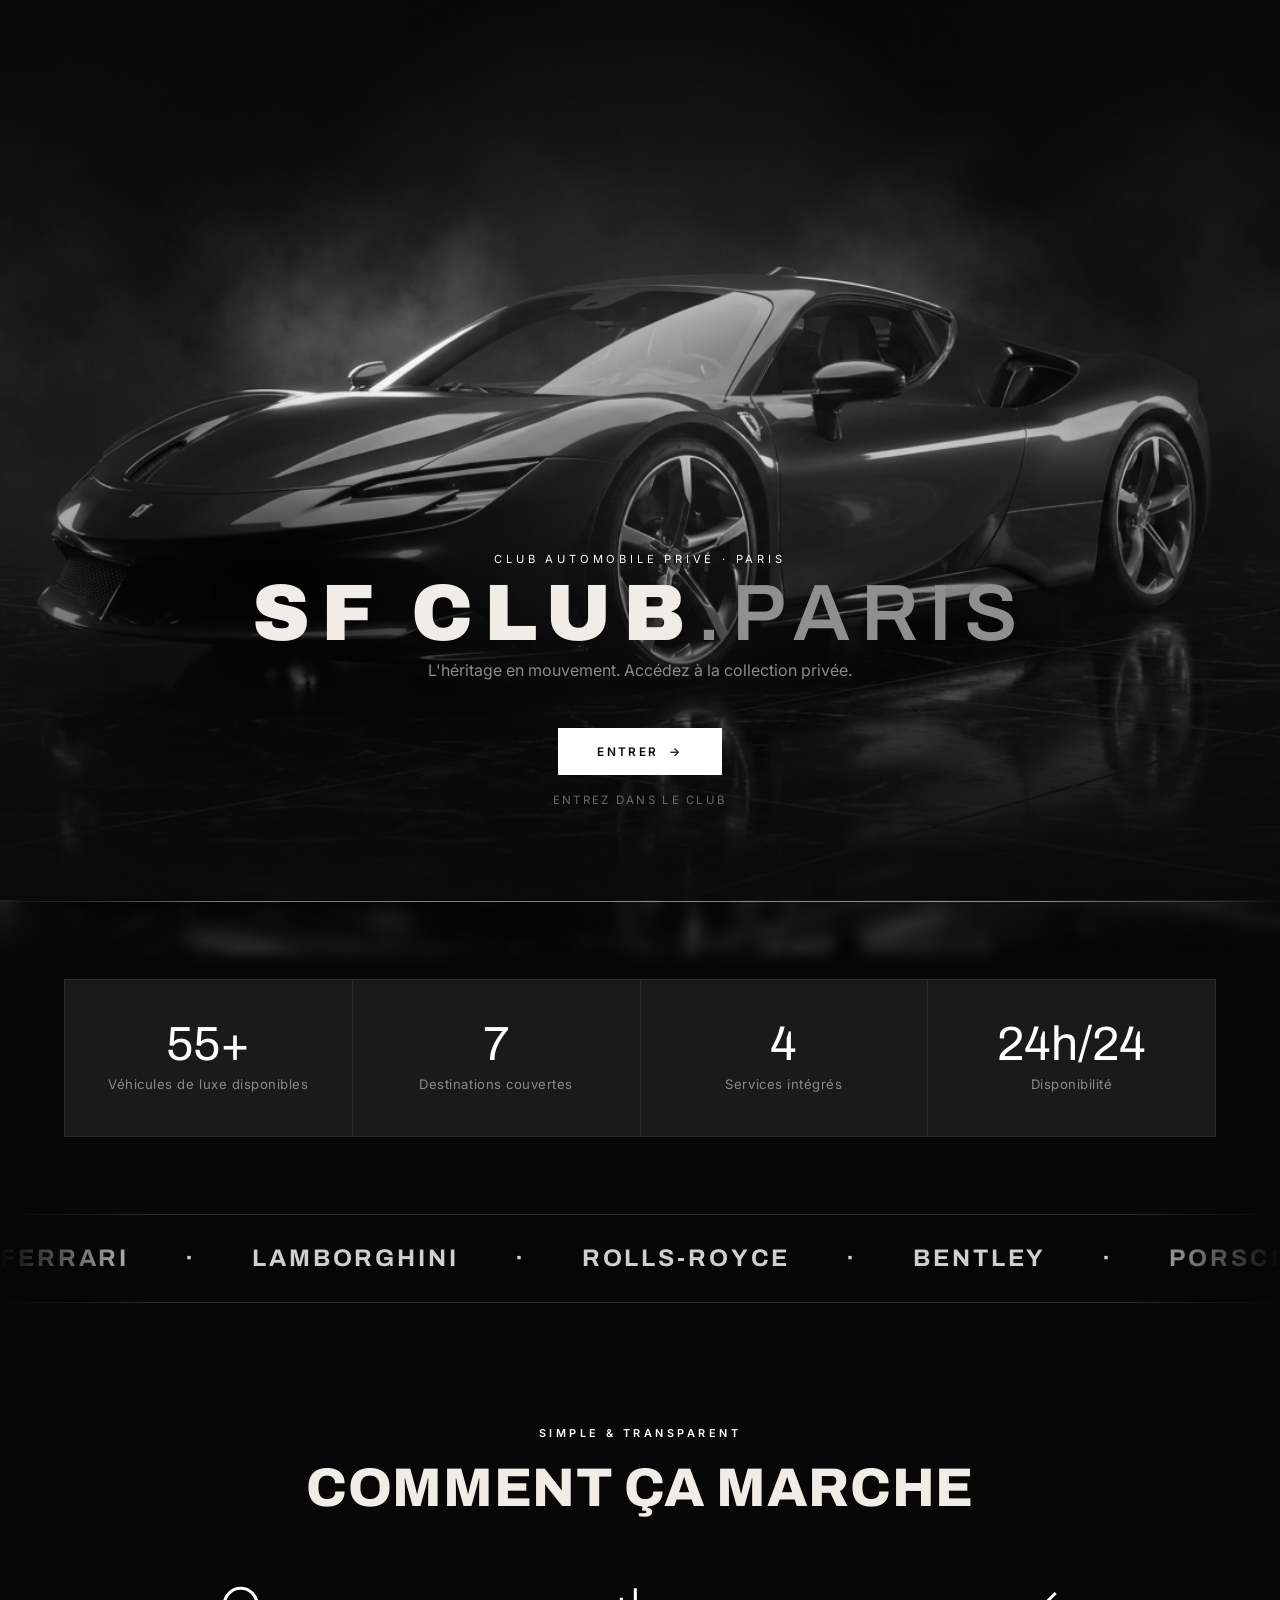
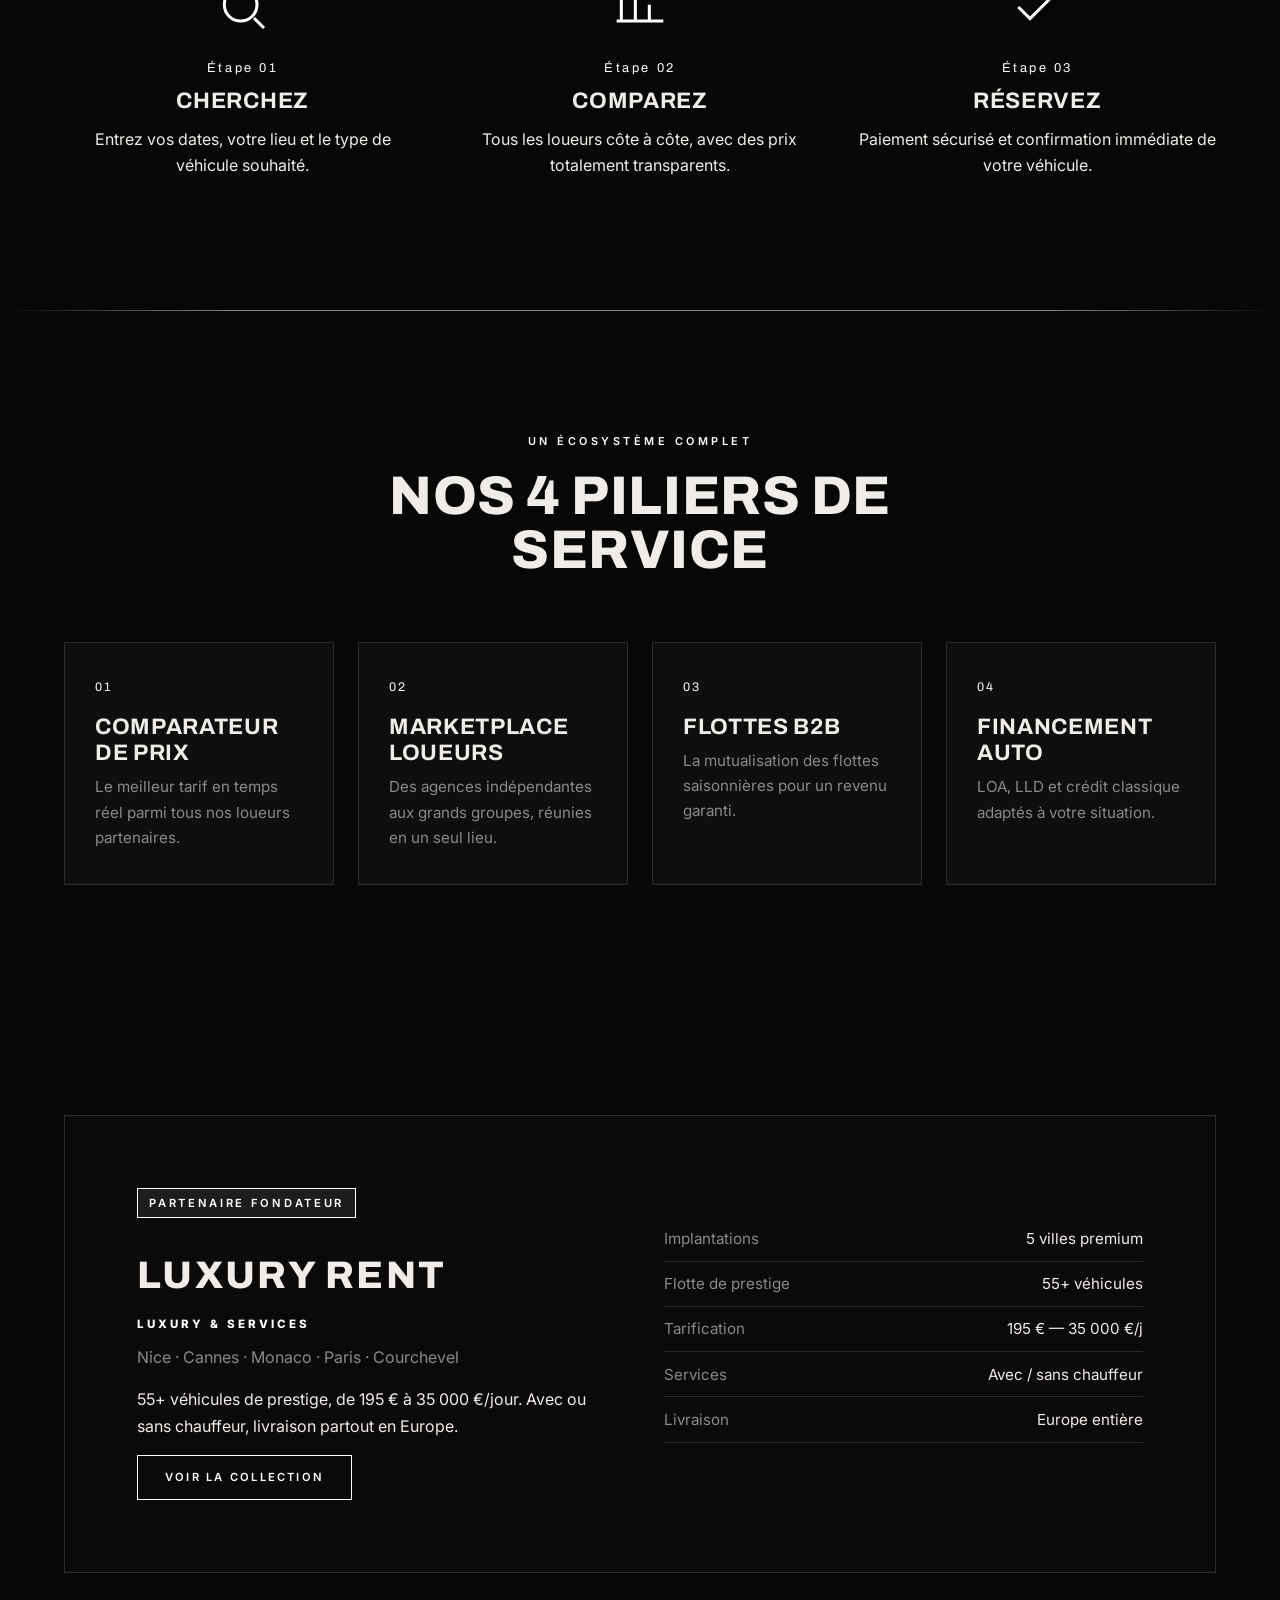
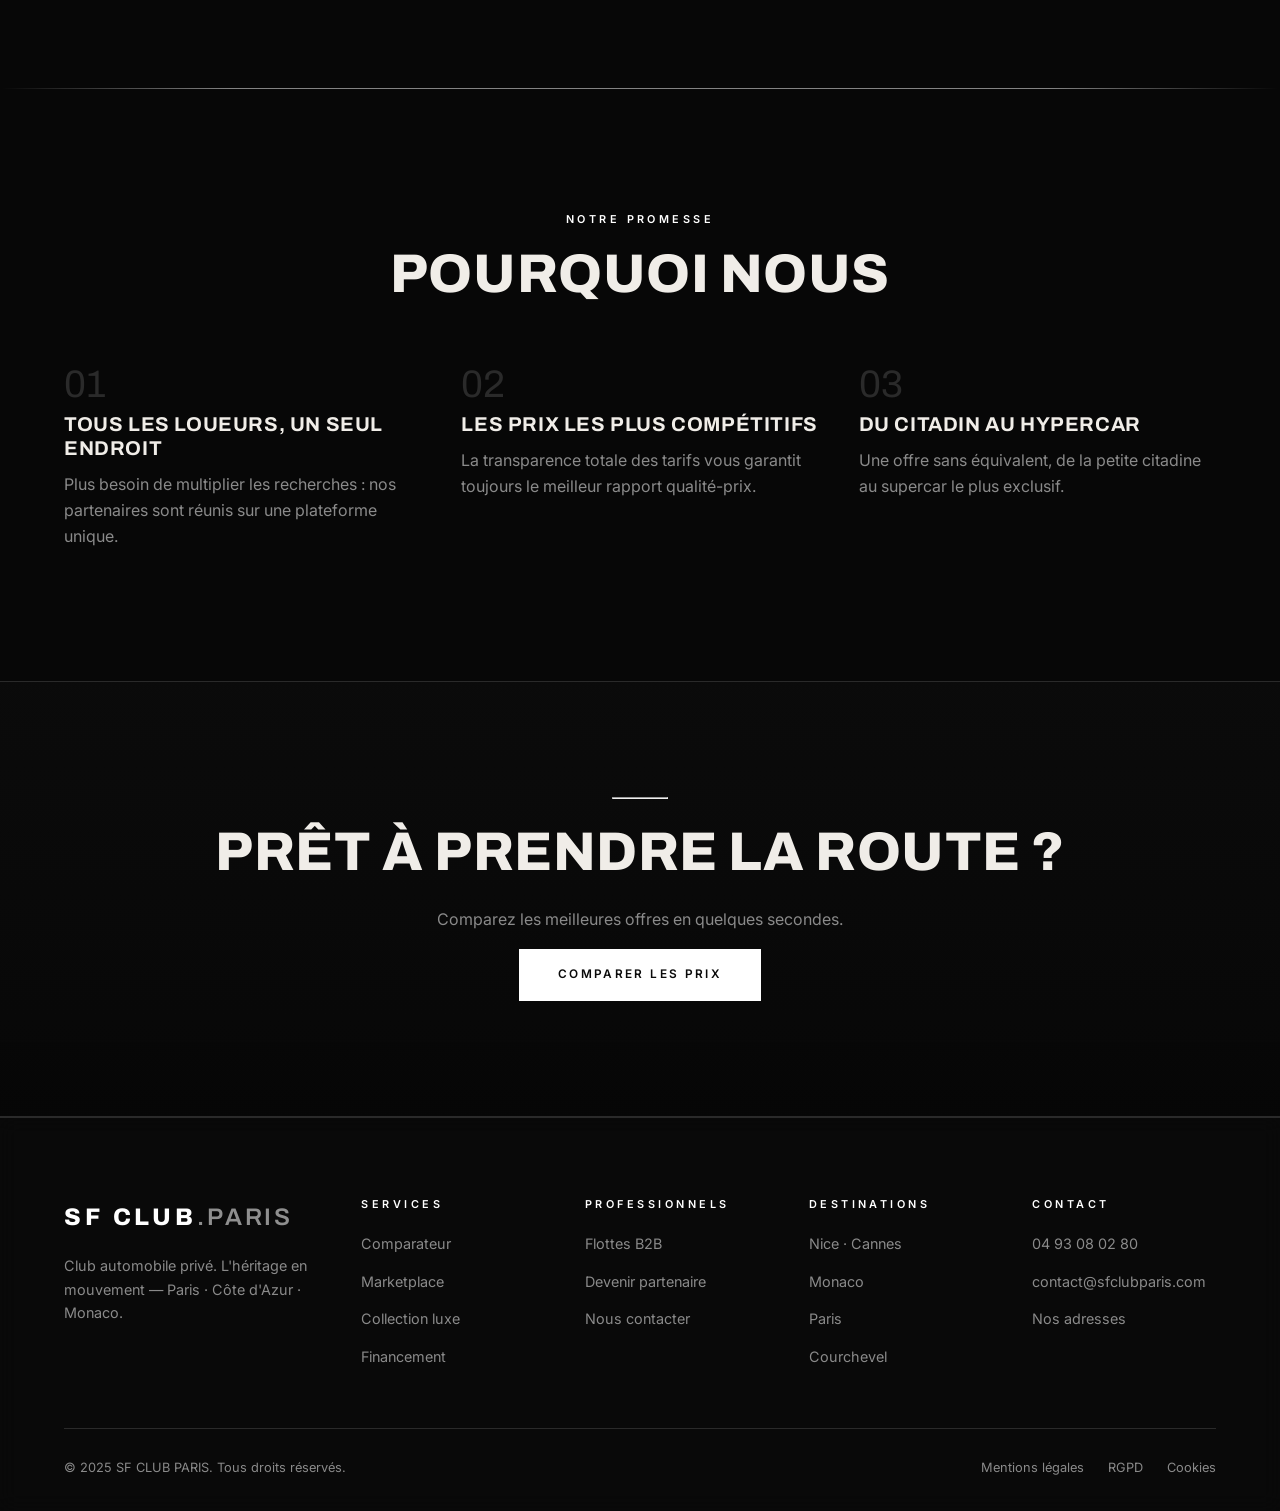
==== index.html @ b0781f8e "Theme noir & blanc (logo SF CLUB PARIS), Ferrari + video en niveaux de gris Co-Authored-By: Claude O" ====
<!DOCTYPE html>
<html lang="fr">
<head>
  <meta charset="UTF-8">
  <meta name="viewport" content="width=device-width, initial-scale=1.0">
  <title>SF CLUB PARIS — Club automobile privé</title>
  <meta name="description" content="SF CLUB PARIS — club automobile privé. L'héritage en mouvement : supercars, grand tourisme et véhicules de prestige. Paris, Côte d'Azur, Monaco.">
  <meta property="og:title" content="SF CLUB PARIS — Club automobile privé">
  <meta property="og:description" content="Comparez, réservez et financez parmi les meilleurs loueurs de France — du citadin au supercar de prestige.">
  <meta property="og:type" content="website">
  <link rel="icon" href="data:image/svg+xml,%3Csvg xmlns='http://www.w3.org/2000/svg' viewBox='0 0 32 32'%3E%3Crect width='32' height='32' fill='%230A0A0A'/%3E%3Ctext x='16' y='23' font-family='Georgia,serif' font-size='14' font-weight='700' fill='%23FFFFFF' text-anchor='middle'%3ESF%3C/text%3E%3C/svg%3E">
  <link rel="preconnect" href="https://fonts.googleapis.com">
  <link rel="preconnect" href="https://fonts.gstatic.com" crossorigin>
  <link href="https://fonts.googleapis.com/css2?family=Archivo:wght@500;600;700;800;900&family=Inter:wght@300;400;500;600&display=swap" rel="stylesheet">
  <link rel="stylesheet" href="style.css">
</head>
<body>

  <!-- ===== PORTE D'ENTRÉE ===== -->
  <div class="gate" id="gate">
    <video class="gate__media" id="gateVideo" autoplay muted playsinline preload="auto" poster="assets/ferrari.png">
      <source src="assets/ferrari-entry.mp4" type="video/mp4">
    </video>
    <div class="gate__scrim"></div>
    <div class="gate__content">
      <span class="gate__eyebrow">Club automobile privé · Paris</span>
      <div class="gate__logo">SF&nbsp;CLUB<span>.PARIS</span></div>

      <div class="gate__car">
        <svg viewBox="0 0 920 340" fill="none" xmlns="http://www.w3.org/2000/svg" role="img" aria-label="Supercar de prestige">
          <defs>
            <linearGradient id="bodyGrad" x1="0" y1="0" x2="0" y2="1">
              <stop offset="0" stop-color="#1c1c1c"/>
              <stop offset="1" stop-color="#0c0c0c"/>
            </linearGradient>
            <linearGradient id="goldGrad" x1="0" y1="0" x2="1" y2="0">
              <stop offset="0" stop-color="#C9A84C"/>
              <stop offset="1" stop-color="#E8C97A"/>
            </linearGradient>
            <radialGradient id="lightGlow" cx="50%" cy="50%" r="50%">
              <stop offset="0" stop-color="#E8C97A" stop-opacity="0.95"/>
              <stop offset="1" stop-color="#E8C97A" stop-opacity="0"/>
            </radialGradient>
            <filter id="soft" x="-30%" y="-30%" width="160%" height="160%"><feGaussianBlur stdDeviation="4"/></filter>
            <clipPath id="bodyClip">
              <path d="M58 258 C70 210 150 184 252 168 C300 160 330 150 366 116 C408 86 482 78 548 90 C624 104 694 114 776 128 C824 136 882 144 886 196 L888 236 C888 252 880 258 864 258 Z"/>
            </clipPath>
          </defs>

          <!-- lignes de vitesse -->
          <g class="car-speed" stroke="url(#goldGrad)" stroke-width="2.5" stroke-linecap="round">
            <line x1="0" y1="150" x2="92" y2="150"/>
            <line x1="22" y1="186" x2="134" y2="186"/>
            <line x1="0" y1="222" x2="74" y2="222"/>
          </g>

          <!-- reflet au sol -->
          <ellipse cx="470" cy="314" rx="392" ry="14" fill="url(#goldGrad)" opacity="0.12" filter="url(#soft)"/>

          <!-- carrosserie -->
          <path class="car-body" fill="url(#bodyGrad)" stroke="url(#goldGrad)" stroke-width="2.5"
            d="M58 258 C70 210 150 184 252 168 C300 160 330 150 366 116 C408 86 482 78 548 90 C624 104 694 114 776 128 C824 136 882 144 886 196 L888 236 C888 252 880 258 864 258 Z"/>

          <!-- reflet balayant (clippé sur la carrosserie) -->
          <g clip-path="url(#bodyClip)">
            <rect class="car-gleam" x="0" y="60" width="120" height="220" fill="#FFFFFF" opacity="0.07"/>
          </g>

          <!-- vitrage -->
          <path class="car-glass" fill="#0A0A0A" stroke="url(#goldGrad)" stroke-width="2"
            d="M384 116 C414 96 478 88 540 98 C572 103 598 110 618 120 L470 130 C432 132 404 128 384 116 Z"/>

          <!-- lignes de style -->
          <path stroke="url(#goldGrad)" stroke-width="1.6" opacity="0.8" d="M398 132 C470 150 560 156 700 150"/>
          <path stroke="url(#goldGrad)" stroke-width="1.6" opacity="0.8" d="M628 150 L662 174 L612 178"/>
          <path stroke="url(#goldGrad)" stroke-width="1.4" opacity="0.55" d="M120 232 C180 206 240 192 300 186"/>

          <!-- phare avant + halo -->
          <path d="M70 226 L116 214 L120 230 L74 240 Z" fill="url(#goldGrad)"/>
          <circle class="car-headlight" cx="96" cy="226" r="28" fill="url(#lightGlow)"/>
          <!-- feu arrière -->
          <path d="M872 196 L888 198 L886 214 L870 212 Z" fill="url(#goldGrad)" opacity="0.9"/>

          <!-- passages de roue -->
          <circle cx="248" cy="252" r="76" fill="#0A0A0A"/>
          <circle cx="742" cy="252" r="76" fill="#0A0A0A"/>

          <!-- roues -->
          <g>
            <circle cx="248" cy="256" r="60" fill="#0d0d0d" stroke="url(#goldGrad)" stroke-width="3"/>
            <circle cx="248" cy="256" r="30" fill="none" stroke="url(#goldGrad)" stroke-width="2"/>
            <circle cx="248" cy="256" r="8"  fill="url(#goldGrad)"/>
          </g>
          <g>
            <circle cx="742" cy="256" r="60" fill="#0d0d0d" stroke="url(#goldGrad)" stroke-width="3"/>
            <circle cx="742" cy="256" r="30" fill="none" stroke="url(#goldGrad)" stroke-width="2"/>
            <circle cx="742" cy="256" r="8"  fill="url(#goldGrad)"/>
          </g>
        </svg>
      </div>

      <p class="gate__tag">L'héritage en mouvement. Accédez à la collection privée.</p>
      <button class="btn btn--solid btn--lg gate__btn" id="gateEnter">Entrer &nbsp;→</button>
      <span class="gate__hint">Entrez dans le Club</span>
    </div>
  </div>

  <!-- ===== NAVIGATION ===== -->
  <header class="nav">
    <div class="container nav__inner">
      <a href="index.html" class="logo">SF&nbsp;CLUB<span>.PARIS</span></a>
      <nav>
        <ul class="nav__menu">
          <li><a href="comparateur.html">Comparer les prix</a></li>
          <li><a href="marketplace.html">Nos loueurs</a></li>
          <li><a href="luxe.html">Collection luxe</a></li>
          <li><a href="mutualisation.html">Flottes B2B</a></li>
          <li><a href="financement.html">Financement</a></li>
          <li><a href="contact.html">Contact</a></li>
        </ul>
      </nav>
      <a href="comparateur.html" class="btn btn--solid nav__cta">Réserver</a>
      <button class="nav__toggle" aria-label="Menu" aria-expanded="false"><span></span></button>
    </div>
  </header>

  <main>

    <!-- ===== HERO ===== -->
    <section class="hero">
      <div class="container hero__inner">
        <span class="eyebrow reveal">Club automobile privé · Paris</span>
        <h1 class="reveal" data-delay="1">L'héritage<br>en mouvement</h1>
        <p class="hero__sub reveal" data-delay="2">Le club privé qui réunit les plus belles automobiles — supercars, grand tourisme et véhicules de prestige. Accès sur sélection.</p>
        <div class="btn-row reveal" data-delay="3">
          <a href="comparateur.html" class="btn btn--solid btn--lg">Comparer les prix</a>
          <a href="marketplace.html" class="btn btn--lg">Découvrir nos partenaires</a>
        </div>
      </div>
    </section>
    <hr class="gold-line">

    <!-- ===== CHIFFRES ===== -->
    <section class="section--tight">
      <div class="container">
        <div class="stats reveal">
          <div class="stat"><div class="stat__num">55+</div><div class="stat__label">Véhicules de luxe disponibles</div></div>
          <div class="stat"><div class="stat__num">7</div><div class="stat__label">Destinations couvertes</div></div>
          <div class="stat"><div class="stat__num">4</div><div class="stat__label">Services intégrés</div></div>
          <div class="stat"><div class="stat__num">24h/24</div><div class="stat__label">Disponibilité</div></div>
        </div>
      </div>
    </section>

    <!-- ===== BANDEAU DE MARQUES ===== -->
    <div class="marquee" aria-hidden="true">
      <div class="marquee__track">
        <span>Ferrari</span><span>·</span><span>Lamborghini</span><span>·</span><span>Rolls-Royce</span><span>·</span><span>Bentley</span><span>·</span><span>Porsche</span><span>·</span><span>Aston Martin</span><span>·</span><span>Mercedes-AMG</span><span>·</span><span>Range Rover</span><span>·</span>
        <span>Ferrari</span><span>·</span><span>Lamborghini</span><span>·</span><span>Rolls-Royce</span><span>·</span><span>Bentley</span><span>·</span><span>Porsche</span><span>·</span><span>Aston Martin</span><span>·</span><span>Mercedes-AMG</span><span>·</span><span>Range Rover</span><span>·</span>
      </div>
    </div>

    <!-- ===== COMMENT ÇA MARCHE ===== -->
    <section class="section">
      <div class="container">
        <div class="section-head">
          <span class="eyebrow">Simple & transparent</span>
          <h2>Comment ça marche</h2>
        </div>
        <div class="steps">
          <div class="step reveal">
            <div class="step__icon"><svg viewBox="0 0 24 24" fill="none" stroke="currentColor" stroke-width="1.3"><circle cx="11" cy="11" r="7"/><path d="M21 21l-4.3-4.3"/></svg></div>
            <span class="step__n">Étape 01</span>
            <h3>Cherchez</h3>
            <p>Entrez vos dates, votre lieu et le type de véhicule souhaité.</p>
          </div>
          <div class="step reveal" data-delay="1">
            <div class="step__icon"><svg viewBox="0 0 24 24" fill="none" stroke="currentColor" stroke-width="1.3"><path d="M4 18V8M10 18V4M16 18v-7M22 18H2"/></svg></div>
            <span class="step__n">Étape 02</span>
            <h3>Comparez</h3>
            <p>Tous les loueurs côte à côte, avec des prix totalement transparents.</p>
          </div>
          <div class="step reveal" data-delay="2">
            <div class="step__icon"><svg viewBox="0 0 24 24" fill="none" stroke="currentColor" stroke-width="1.3"><path d="M20 6L9 17l-5-5"/></svg></div>
            <span class="step__n">Étape 03</span>
            <h3>Réservez</h3>
            <p>Paiement sécurisé et confirmation immédiate de votre véhicule.</p>
          </div>
        </div>
      </div>
    </section>
    <hr class="gold-line">

    <!-- ===== 4 PILIERS ===== -->
    <section class="section">
      <div class="container">
        <div class="section-head">
          <span class="eyebrow">Un écosystème complet</span>
          <h2>Nos 4 piliers de service</h2>
        </div>
        <div class="grid grid--4">
          <a href="comparateur.html" class="card reveal">
            <span class="pillar__n">01</span>
            <h3>Comparateur de prix</h3>
            <p>Le meilleur tarif en temps réel parmi tous nos loueurs partenaires.</p>
          </a>
          <a href="marketplace.html" class="card reveal" data-delay="1">
            <span class="pillar__n">02</span>
            <h3>Marketplace loueurs</h3>
            <p>Des agences indépendantes aux grands groupes, réunies en un seul lieu.</p>
          </a>
          <a href="mutualisation.html" class="card reveal" data-delay="2">
            <span class="pillar__n">03</span>
            <h3>Flottes B2B</h3>
            <p>La mutualisation des flottes saisonnières pour un revenu garanti.</p>
          </a>
          <a href="financement.html" class="card reveal" data-delay="3">
            <span class="pillar__n">04</span>
            <h3>Financement auto</h3>
            <p>LOA, LLD et crédit classique adaptés à votre situation.</p>
          </a>
        </div>
      </div>
    </section>

    <!-- ===== PARTENAIRE FONDATEUR ===== -->
    <section class="section">
      <div class="container">
        <div class="founder reveal">
          <div>
            <span class="badge">Partenaire fondateur</span>
            <div class="founder__logo">Luxury Rent<small>Luxury &amp; Services</small></div>
            <p class="muted">Nice · Cannes · Monaco · Paris · Courchevel</p>
            <p>55+ véhicules de prestige, de 195 € à 35 000 €/jour. Avec ou sans chauffeur, livraison partout en Europe.</p>
            <a href="luxe.html" class="btn">Voir la collection</a>
          </div>
          <div>
            <ul>
              <li>Implantations <span>5 villes premium</span></li>
              <li>Flotte de prestige <span>55+ véhicules</span></li>
              <li>Tarification <span>195 € — 35 000 €/j</span></li>
              <li>Services <span>Avec / sans chauffeur</span></li>
              <li>Livraison <span>Europe entière</span></li>
            </ul>
          </div>
        </div>
      </div>
    </section>
    <hr class="gold-line">

    <!-- ===== POURQUOI NOUS ===== -->
    <section class="section">
      <div class="container">
        <div class="section-head">
          <span class="eyebrow">Notre promesse</span>
          <h2>Pourquoi nous</h2>
        </div>
        <div class="why">
          <div class="why__item reveal">
            <span class="why__num">01</span>
            <h3>Tous les loueurs, un seul endroit</h3>
            <p class="muted">Plus besoin de multiplier les recherches : nos partenaires sont réunis sur une plateforme unique.</p>
          </div>
          <div class="why__item reveal" data-delay="1">
            <span class="why__num">02</span>
            <h3>Les prix les plus compétitifs</h3>
            <p class="muted">La transparence totale des tarifs vous garantit toujours le meilleur rapport qualité-prix.</p>
          </div>
          <div class="why__item reveal" data-delay="2">
            <span class="why__num">03</span>
            <h3>Du citadin au hypercar</h3>
            <p class="muted">Une offre sans équivalent, de la petite citadine au supercar le plus exclusif.</p>
          </div>
        </div>
      </div>
    </section>

    <!-- ===== CTA BAND ===== -->
    <section class="section cta-band">
      <div class="container center">
        <hr class="gold-line--short">
        <h2 class="reveal">Prêt à prendre la route ?</h2>
        <p class="muted reveal" data-delay="1">Comparez les meilleures offres en quelques secondes.</p>
        <div class="btn-row reveal" data-delay="2" style="justify-content:center">
          <a href="comparateur.html" class="btn btn--solid btn--lg">Comparer les prix</a>
        </div>
      </div>
    </section>

  </main>

  <!-- ===== FOOTER ===== -->
  <footer class="footer">
    <div class="container">
      <div class="footer__top">
        <div class="footer__brand">
          <a href="index.html" class="logo">SF&nbsp;CLUB<span>.PARIS</span></a>
          <p>Club automobile privé. L'héritage en mouvement — Paris · Côte d'Azur · Monaco.</p>
        </div>
        <div class="footer__col">
          <h4>Services</h4>
          <ul>
            <li><a href="comparateur.html">Comparateur</a></li>
            <li><a href="marketplace.html">Marketplace</a></li>
            <li><a href="luxe.html">Collection luxe</a></li>
            <li><a href="financement.html">Financement</a></li>
          </ul>
        </div>
        <div class="footer__col">
          <h4>Professionnels</h4>
          <ul>
            <li><a href="mutualisation.html">Flottes B2B</a></li>
            <li><a href="marketplace.html">Devenir partenaire</a></li>
            <li><a href="contact.html">Nous contacter</a></li>
          </ul>
        </div>
        <div class="footer__col">
          <h4>Destinations</h4>
          <ul>
            <li><a href="luxe.html">Nice · Cannes</a></li>
            <li><a href="luxe.html">Monaco</a></li>
            <li><a href="luxe.html">Paris</a></li>
            <li><a href="luxe.html">Courchevel</a></li>
          </ul>
        </div>
        <div class="footer__col">
          <h4>Contact</h4>
          <ul>
            <li><a href="tel:0493080280">04 93 08 02 80</a></li>
            <li><a href="mailto:contact@sfclubparis.com">contact@sfclubparis.com</a></li>
            <li><a href="contact.html">Nos adresses</a></li>
          </ul>
        </div>
      </div>
      <div class="footer__bottom">
        <span>© 2025 SF CLUB PARIS. Tous droits réservés.</span>
        <div class="footer__legal">
          <a href="#">Mentions légales</a>
          <a href="#">RGPD</a>
          <a href="#">Cookies</a>
        </div>
      </div>
    </div>
  </footer>

  <script src="script.js"></script>
</body>
</html>
---- style.css ----
/* ============================================================
   SF CLUB PARIS — Feuille de style globale
   Plateforme de location automobile premium
   ============================================================ */

/* ---------- Tokens / Variables ---------- */
:root {
  /* Couleurs */
  --bg:            #0A0A0A;
  --bg-2:          #111111;
  --card:          #161616;
  --gold:          #FFFFFF;   /* Rouge Ferrari — accent principal de la marque */
  --gold-light:    #EDEDED;   /* Rouge clair (survols, dégradés) */
  --text:          #F0EDE8;
  --text-muted:    #8A8A8A;
  --border:        #2A2A2A;
  --white:         #FFFFFF;

  /* Typo */
  --serif:  'Archivo', 'Inter', -apple-system, sans-serif;  /* Grotesque condensé — identité club */
  --sans:   'Inter', -apple-system, BlinkMacSystemFont, 'Segoe UI', sans-serif;

  /* Mesures */
  --maxw:      1200px;
  --radius:    2px;
  --gutter:    24px;
  --nav-h:     76px;
  --ease:      cubic-bezier(0.22, 0.61, 0.36, 1);
}

/* ---------- Reset ---------- */
*,
*::before,
*::after { box-sizing: border-box; }

html { scroll-behavior: smooth; -webkit-text-size-adjust: 100%; }

body {
  margin: 0;
  background: var(--bg);
  color: var(--text);
  font-family: var(--sans);
  font-size: 16px;
  font-weight: 400;
  line-height: 1.65;
  -webkit-font-smoothing: antialiased;
  text-rendering: optimizeLegibility;
}

img { max-width: 100%; display: block; }

a { color: inherit; text-decoration: none; }

button { font-family: inherit; cursor: pointer; }

/* ---------- Typographie ---------- */
h1, h2, h3, h4 {
  font-family: var(--serif);
  font-weight: 600;
  letter-spacing: 0.05em;
  line-height: 1.18;
  margin: 0 0 0.5em;
  color: var(--text);
}

h1 { font-size: clamp(2.4rem, 5.5vw, 4.1rem); font-weight: 600; }
h2 { font-size: clamp(1.8rem, 3.5vw, 2.7rem); }
h3 { font-size: clamp(1.2rem, 2vw, 1.5rem); }
h4 { font-size: 1.05rem; }

p { margin: 0 0 1rem; }

.muted { color: var(--text-muted); }
.gold  { color: var(--gold); }

.eyebrow {
  font-family: var(--sans);
  font-size: 0.74rem;
  font-weight: 500;
  letter-spacing: 0.28em;
  text-transform: uppercase;
  color: var(--gold);
  display: inline-block;
  margin-bottom: 1.1rem;
}

/* ---------- Layout helpers ---------- */
.container {
  width: 100%;
  max-width: var(--maxw);
  margin: 0 auto;
  padding: 0 var(--gutter);
}

.section {
  padding: clamp(64px, 9vw, 120px) 0;
}

.section--tight { padding: clamp(48px, 6vw, 80px) 0; }

.section-head {
  max-width: 720px;
  margin: 0 auto clamp(40px, 6vw, 64px);
  text-align: center;
}
.section-head p { color: var(--text-muted); font-size: 1.05rem; }

.center { text-align: center; }

/* ---------- Ligne dorée séparateur ---------- */
.gold-line {
  width: 100%;
  height: 1px;
  border: 0;
  background: linear-gradient(90deg,
    transparent 0%,
    var(--gold) 18%,
    var(--gold) 82%,
    transparent 100%);
  opacity: 0.55;
  margin: 0;
}
.gold-line--short {
  width: 64px;
  height: 2px;
  margin: 0 auto 1.6rem;
  background: var(--gold);
  opacity: 0.9;
}

/* ---------- Boutons ---------- */
.btn {
  display: inline-flex;
  align-items: center;
  justify-content: center;
  gap: 0.5em;
  padding: 0.9em 1.9em;
  font-family: var(--sans);
  font-size: 0.82rem;
  font-weight: 500;
  letter-spacing: 0.14em;
  text-transform: uppercase;
  border: 1px solid var(--gold);
  border-radius: var(--radius);
  background: transparent;
  color: var(--gold);
  transition: background .35s var(--ease), color .35s var(--ease),
              border-color .35s var(--ease);
  white-space: nowrap;
}
.btn:hover { background: var(--gold); color: #0A0A0A; }

.btn--solid {
  background: var(--gold);
  color: #0A0A0A;
}
.btn--solid:hover { background: var(--gold-light); border-color: var(--gold-light); }

.btn--ghost {
  border-color: var(--border);
  color: var(--text);
}
.btn--ghost:hover { border-color: var(--gold); background: transparent; color: var(--gold); }

.btn--lg { padding: 1.1em 2.5em; font-size: 0.85rem; }
.btn--block { width: 100%; }

.btn-row {
  display: flex;
  flex-wrap: wrap;
  gap: 16px;
}

/* ---------- Navigation ---------- */
.nav {
  position: sticky;
  top: 0;
  z-index: 100;
  background: rgba(10,10,10,0.86);
  backdrop-filter: blur(14px);
  border-bottom: 1px solid var(--border);
}
.nav__inner {
  height: var(--nav-h);
  display: flex;
  align-items: center;
  justify-content: space-between;
  gap: 24px;
}
.logo {
  font-family: var(--serif);
  font-size: 1.4rem;
  font-weight: 600;
  letter-spacing: 0.12em;
  color: var(--text);
  flex-shrink: 0;
}
.logo span { color: var(--gold); }

.nav__menu {
  display: flex;
  align-items: center;
  gap: 28px;
  list-style: none;
  margin: 0;
  padding: 0;
}
.nav__menu a {
  font-size: 0.82rem;
  letter-spacing: 0.04em;
  color: var(--text-muted);
  transition: color .3s var(--ease);
  position: relative;
  padding: 4px 0;
}
.nav__menu a::after {
  content: '';
  position: absolute;
  left: 0; bottom: -2px;
  width: 0; height: 1px;
  background: var(--gold);
  transition: width .3s var(--ease);
}
.nav__menu a:hover,
.nav__menu a.is-active { color: var(--text); }
.nav__menu a:hover::after,
.nav__menu a.is-active::after { width: 100%; }

.nav__cta { flex-shrink: 0; }

.nav__toggle {
  display: none;
  background: none;
  border: 0;
  width: 40px; height: 40px;
  padding: 8px;
  color: var(--text);
}
.nav__toggle span,
.nav__toggle span::before,
.nav__toggle span::after {
  content: '';
  display: block;
  height: 1.5px;
  width: 24px;
  background: var(--text);
  transition: transform .3s var(--ease), opacity .3s var(--ease);
}
.nav__toggle span { position: relative; }
.nav__toggle span::before { position: absolute; top: -7px; }
.nav__toggle span::after  { position: absolute; top: 7px; }
.nav.is-open .nav__toggle span { background: transparent; }
.nav.is-open .nav__toggle span::before { transform: translateY(7px) rotate(45deg); }
.nav.is-open .nav__toggle span::after  { transform: translateY(-7px) rotate(-45deg); }

/* ---------- Hero ---------- */
.hero {
  position: relative;
  display: flex;
  align-items: center;
  min-height: calc(100vh - var(--nav-h));
  padding: clamp(60px, 10vw, 120px) 0;
  background:
    radial-gradient(ellipse 80% 60% at 50% -10%, rgba(255,255,255,0.08), transparent 60%),
    var(--bg);
  overflow: hidden;
}
.hero--compact {
  min-height: 0;
  padding: clamp(70px, 11vw, 140px) 0;
  text-align: center;
}
.hero__inner { max-width: 820px; }
.hero--compact .hero__inner { margin: 0 auto; }
.hero h1 { margin-bottom: 0.4em; }
.hero__sub {
  font-size: clamp(1.02rem, 1.6vw, 1.22rem);
  color: var(--text-muted);
  max-width: 620px;
  margin-bottom: 2.2rem;
}
.hero--compact .hero__sub { margin-left: auto; margin-right: auto; }

.badge {
  display: inline-flex;
  align-items: center;
  gap: 0.5em;
  padding: 0.45em 1em;
  border: 1px solid var(--gold);
  border-radius: 100px;
  font-size: 0.7rem;
  letter-spacing: 0.18em;
  text-transform: uppercase;
  color: var(--gold);
  margin-bottom: 1.6rem;
}
.badge--soft {
  border-color: var(--border);
  color: var(--text-muted);
}

/* ---------- Stats ---------- */
.stats {
  display: grid;
  grid-template-columns: repeat(4, 1fr);
  gap: 1px;
  background: var(--border);
  border: 1px solid var(--border);
}
.stat {
  background: var(--bg);
  padding: 40px 24px;
  text-align: center;
}
.stat__num {
  font-family: var(--serif);
  font-size: clamp(2.2rem, 4vw, 3rem);
  color: var(--gold);
  line-height: 1;
  margin-bottom: 0.4rem;
}
.stat__label {
  font-size: 0.82rem;
  color: var(--text-muted);
  letter-spacing: 0.04em;
}

/* ---------- Steps ---------- */
.steps {
  display: grid;
  grid-template-columns: repeat(3, 1fr);
  gap: 40px;
}
.step { text-align: center; }
.step__icon {
  width: 56px; height: 56px;
  margin: 0 auto 1.4rem;
  color: var(--gold);
}
.step__icon svg { width: 100%; height: 100%; }
.step__n {
  font-family: var(--serif);
  font-size: 0.8rem;
  letter-spacing: 0.2em;
  color: var(--gold);
  display: block;
  margin-bottom: 0.6rem;
}

/* ---------- Cards génériques ---------- */
.grid {
  display: grid;
  gap: 24px;
}
.grid--2 { grid-template-columns: repeat(2, 1fr); }
.grid--3 { grid-template-columns: repeat(3, 1fr); }
.grid--4 { grid-template-columns: repeat(4, 1fr); }

.card {
  background: var(--card);
  border: 1px solid var(--border);
  border-radius: var(--radius);
  padding: 34px 30px;
  transition: border-color .4s var(--ease), transform .4s var(--ease);
}
.card:hover {
  border-color: rgba(255,255,255,0.55);
  transform: translateY(-3px);
}
.card__icon {
  width: 40px; height: 40px;
  color: var(--gold);
  margin-bottom: 1.2rem;
}
.card__icon svg { width: 100%; height: 100%; }
.card h3 { margin-bottom: 0.5rem; }
.card p { color: var(--text-muted); font-size: 0.95rem; margin: 0; }

/* Pilier card avec numéro */
.pillar__n {
  font-family: var(--serif);
  font-size: 0.78rem;
  letter-spacing: 0.2em;
  color: var(--gold);
  display: block;
  margin-bottom: 1rem;
}

/* ---------- Feature founder ---------- */
.founder {
  background: var(--bg-2);
  border: 1px solid var(--border);
  border-radius: var(--radius);
  padding: clamp(40px, 6vw, 72px);
  display: grid;
  grid-template-columns: 1fr 1fr;
  gap: 48px;
  align-items: center;
}
.founder__logo {
  font-family: var(--serif);
  font-size: clamp(1.8rem, 3vw, 2.4rem);
  letter-spacing: 0.06em;
  margin-bottom: 0.6rem;
}
.founder__logo small {
  display: block;
  font-family: var(--sans);
  font-size: 0.72rem;
  letter-spacing: 0.26em;
  text-transform: uppercase;
  color: var(--gold);
  margin-top: 0.5rem;
}
.founder ul {
  list-style: none;
  margin: 0 0 1.8rem;
  padding: 0;
}
.founder li {
  padding: 0.6rem 0;
  border-bottom: 1px solid var(--border);
  color: var(--text-muted);
  font-size: 0.95rem;
  display: flex;
  justify-content: space-between;
  gap: 16px;
}
.founder li span { color: var(--text); }

/* ---------- Arguments / why ---------- */
.why { display: grid; grid-template-columns: repeat(3,1fr); gap: 40px; }
.why__item { text-align: left; }
.why__item h3 { font-size: 1.25rem; }
.why__num {
  font-family: var(--serif);
  font-size: 2.4rem;
  color: var(--border);
  display: block;
  margin-bottom: 0.6rem;
  line-height: 1;
}

/* ---------- Forms ---------- */
.form-card {
  background: var(--card);
  border: 1px solid var(--border);
  border-radius: var(--radius);
  padding: clamp(28px, 4vw, 44px);
}
.field { margin-bottom: 20px; }
.field label {
  display: block;
  font-size: 0.74rem;
  letter-spacing: 0.14em;
  text-transform: uppercase;
  color: var(--text-muted);
  margin-bottom: 0.55rem;
}
.input,
.field input,
.field select,
.field textarea {
  width: 100%;
  background: var(--bg);
  border: 1px solid var(--border);
  border-radius: var(--radius);
  color: var(--text);
  font-family: var(--sans);
  font-size: 0.95rem;
  padding: 0.85em 1em;
  transition: border-color .3s var(--ease);
}
.field input:focus,
.field select:focus,
.field textarea:focus {
  outline: none;
  border-color: var(--gold);
}
.field textarea { resize: vertical; min-height: 130px; }
.field input::placeholder,
.field textarea::placeholder { color: #555; }

.input-icon {
  position: relative;
}
.input-icon svg {
  position: absolute;
  left: 14px; top: 50%;
  transform: translateY(-50%);
  width: 18px; height: 18px;
  color: var(--gold);
  pointer-events: none;
}
.input-icon input { padding-left: 44px; }

.form-grid {
  display: grid;
  grid-template-columns: repeat(2, 1fr);
  gap: 20px;
}
.form-grid .field { margin-bottom: 0; }
.form-grid--search {
  grid-template-columns: 1.4fr 1fr 1fr 1fr auto;
  align-items: end;
}

.checkbox {
  display: flex;
  align-items: flex-start;
  gap: 12px;
  font-size: 0.85rem;
  color: var(--text-muted);
}
.checkbox input { width: auto; margin-top: 3px; accent-color: var(--gold); }

select {
  appearance: none;
  background-image: url("data:image/svg+xml,%3Csvg xmlns='http://www.w3.org/2000/svg' width='12' height='8' viewBox='0 0 12 8'%3E%3Cpath fill='%23E10600' d='M6 8L0 0h12z'/%3E%3C/svg%3E");
  background-repeat: no-repeat;
  background-position: right 16px center;
  padding-right: 40px;
}

.form-note {
  font-size: 0.8rem;
  color: var(--text-muted);
  margin-top: 1.2rem;
}

.form-msg {
  display: none;
  margin-top: 1.2rem;
  padding: 1em 1.2em;
  border: 1px solid var(--gold);
  border-radius: var(--radius);
  color: var(--gold-light);
  font-size: 0.9rem;
  background: rgba(255,255,255,0.06);
}
.form-msg.is-visible { display: block; }

/* ---------- Filtres (barre) ---------- */
.filters {
  display: flex;
  flex-wrap: wrap;
  gap: 28px 40px;
  padding: 28px 0;
  border-top: 1px solid var(--border);
  border-bottom: 1px solid var(--border);
}
.filter-group { display: flex; flex-direction: column; gap: 12px; }
.filter-group__label {
  font-size: 0.68rem;
  letter-spacing: 0.2em;
  text-transform: uppercase;
  color: var(--gold);
}
.filter-chips { display: flex; flex-wrap: wrap; gap: 10px; }
.chip {
  background: transparent;
  border: 1px solid var(--border);
  border-radius: 100px;
  color: var(--text-muted);
  font-size: 0.8rem;
  letter-spacing: 0.04em;
  padding: 0.5em 1.1em;
  transition: all .3s var(--ease);
}
.chip:hover { border-color: var(--gold); color: var(--text); }
.chip.is-active {
  background: var(--gold);
  border-color: var(--gold);
  color: #0A0A0A;
}

/* ---------- Loueur cards (marketplace) ---------- */
.renter {
  background: var(--card);
  border: 1px solid var(--border);
  border-radius: var(--radius);
  padding: 34px 32px;
  transition: border-color .4s var(--ease), transform .4s var(--ease);
}
.renter:hover { border-color: rgba(255,255,255,0.5); transform: translateY(-3px); }
.renter--featured {
  border: 2px solid var(--gold);
  background: linear-gradient(180deg, rgba(255,255,255,0.05), transparent 40%), var(--card);
}
.renter__head {
  display: flex;
  align-items: baseline;
  justify-content: space-between;
  gap: 16px;
  margin-bottom: 0.4rem;
}
.renter__zones { color: var(--gold); font-size: 0.85rem; letter-spacing: 0.04em; }
.renter dl {
  margin: 1.4rem 0;
  display: grid;
  grid-template-columns: auto 1fr;
  gap: 0.55rem 1.2rem;
  font-size: 0.9rem;
}
.renter dt { color: var(--text-muted); }
.renter dd { margin: 0; text-align: right; color: var(--text); }

/* ---------- Étoiles ---------- */
.stars { color: var(--gold); letter-spacing: 2px; font-size: 0.95rem; }
.stars small { color: var(--text-muted); letter-spacing: 0; margin-left: 6px; }

/* ---------- Véhicule cards (luxe / comparateur) ---------- */
.cars {
  display: grid;
  grid-template-columns: repeat(3, 1fr);
  gap: 24px;
}
.car {
  background: var(--card);
  border: 1px solid var(--border);
  border-radius: var(--radius);
  padding: 28px 26px;
  display: flex;
  flex-direction: column;
  transition: border-color .4s var(--ease), transform .4s var(--ease);
}
.car:hover { border-color: rgba(255,255,255,0.55); transform: translateY(-3px); }
.car__cat {
  align-self: flex-start;
  font-size: 0.62rem;
  letter-spacing: 0.16em;
  text-transform: uppercase;
  color: var(--gold);
  border: 1px solid var(--border);
  border-radius: 100px;
  padding: 0.35em 0.85em;
  margin-bottom: 1.1rem;
}
.car h3 { font-size: 1.28rem; margin-bottom: 0.7rem; min-height: 2.6em; }
.car__price {
  font-size: 0.9rem;
  color: var(--text-muted);
  margin-bottom: 1.2rem;
}
.car__price b {
  display: block;
  font-family: var(--serif);
  font-size: 1.5rem;
  font-weight: 600;
  color: var(--text);
}
.car__specs {
  list-style: none;
  margin: 0 0 1.6rem;
  padding: 1.2rem 0 0;
  border-top: 1px solid var(--border);
  display: grid;
  gap: 0.55rem;
  font-size: 0.85rem;
  color: var(--text-muted);
}
.car__specs li { display: flex; align-items: center; gap: 0.6rem; }
.car__specs svg { width: 15px; height: 15px; color: var(--gold); flex-shrink: 0; }
.car .btn { margin-top: auto; }

.results-count {
  font-size: 0.85rem;
  color: var(--text-muted);
  letter-spacing: 0.04em;
  margin-bottom: 28px;
}

/* ---------- Infographie mutualisation ---------- */
.flow {
  display: grid;
  grid-template-columns: repeat(3, 1fr);
  gap: 0;
  border: 1px solid var(--border);
  border-radius: var(--radius);
  overflow: hidden;
}
.flow__step {
  padding: 40px 32px;
  border-right: 1px solid var(--border);
  position: relative;
}
.flow__step:last-child { border-right: 0; }
.flow__n {
  font-family: var(--serif);
  font-size: 2.6rem;
  color: var(--gold);
  line-height: 1;
  margin-bottom: 1rem;
}

.concept {
  display: grid;
  grid-template-columns: repeat(3, 1fr);
  gap: 24px;
}
.concept__item {
  border-left: 1px solid var(--gold);
  padding-left: 24px;
}
.concept__item h4 {
  font-family: var(--sans);
  font-size: 0.72rem;
  letter-spacing: 0.2em;
  text-transform: uppercase;
  color: var(--gold);
  margin-bottom: 0.7rem;
}

/* ---------- Simulateur ---------- */
.sim {
  display: grid;
  grid-template-columns: 1.2fr 1fr;
  gap: 0;
  background: var(--card);
  border: 1px solid var(--border);
  border-radius: var(--radius);
  overflow: hidden;
}
.sim__controls { padding: clamp(28px, 4vw, 44px); }
.sim__result {
  padding: clamp(28px, 4vw, 44px);
  background: var(--bg-2);
  border-left: 1px solid var(--border);
  display: flex;
  flex-direction: column;
  justify-content: center;
  text-align: center;
}
.slider { margin-bottom: 30px; }
.slider__top {
  display: flex;
  justify-content: space-between;
  align-items: baseline;
  margin-bottom: 0.7rem;
}
.slider__top label {
  font-size: 0.74rem;
  letter-spacing: 0.14em;
  text-transform: uppercase;
  color: var(--text-muted);
}
.slider__val { color: var(--gold); font-weight: 500; font-size: 0.95rem; }
.slider input[type="range"] {
  -webkit-appearance: none;
  appearance: none;
  width: 100%;
  height: 2px;
  background: var(--border);
  outline: none;
}
.slider input[type="range"]::-webkit-slider-thumb {
  -webkit-appearance: none;
  appearance: none;
  width: 18px; height: 18px;
  border-radius: 50%;
  background: var(--gold);
  cursor: pointer;
  border: 3px solid var(--bg);
  box-shadow: 0 0 0 1px var(--gold);
}
.slider input[type="range"]::-moz-range-thumb {
  width: 18px; height: 18px;
  border-radius: 50%;
  background: var(--gold);
  cursor: pointer;
  border: 3px solid var(--bg);
}
.sim__amount {
  font-family: var(--serif);
  font-size: clamp(2.6rem, 6vw, 3.6rem);
  color: var(--gold);
  line-height: 1;
  margin: 0.4rem 0;
}
.sim__amount small { font-size: 1rem; color: var(--text-muted); }

/* ---------- Contact split ---------- */
.contact-grid {
  display: grid;
  grid-template-columns: 0.85fr 1.15fr;
  gap: 56px;
}
.contact-info dl { margin: 0; }
.contact-info dt {
  font-size: 0.7rem;
  letter-spacing: 0.18em;
  text-transform: uppercase;
  color: var(--gold);
  margin: 1.6rem 0 0.4rem;
}
.contact-info dd {
  margin: 0;
  color: var(--text-muted);
  font-size: 0.96rem;
}
.contact-info dd a:hover { color: var(--gold); }

/* ---------- CTA band ---------- */
.cta-band {
  background:
    radial-gradient(ellipse 70% 120% at 50% 0%, rgba(255,255,255,0.08), transparent 60%),
    var(--bg-2);
  border-top: 1px solid var(--border);
  border-bottom: 1px solid var(--border);
  text-align: center;
}

/* ---------- Footer ---------- */
.footer {
  background: var(--bg-2);
  border-top: 1px solid var(--border);
  padding: clamp(56px, 7vw, 80px) 0 32px;
}
.footer__top {
  display: grid;
  grid-template-columns: 1.4fr repeat(4, 1fr);
  gap: 40px;
  margin-bottom: 48px;
}
.footer__brand .logo { font-size: 1.5rem; margin-bottom: 1rem; display: inline-block; }
.footer__brand p { color: var(--text-muted); font-size: 0.9rem; max-width: 260px; }
.footer__col h4 {
  font-family: var(--sans);
  font-size: 0.72rem;
  letter-spacing: 0.18em;
  text-transform: uppercase;
  color: var(--gold);
  margin-bottom: 1.2rem;
}
.footer__col ul { list-style: none; margin: 0; padding: 0; }
.footer__col li { margin-bottom: 0.7rem; }
.footer__col a {
  color: var(--text-muted);
  font-size: 0.9rem;
  transition: color .3s var(--ease);
}
.footer__col a:hover { color: var(--text); }
.footer__bottom {
  border-top: 1px solid var(--border);
  padding-top: 28px;
  display: flex;
  flex-wrap: wrap;
  justify-content: space-between;
  gap: 16px;
  font-size: 0.8rem;
  color: var(--text-muted);
}
.footer__bottom a { color: var(--text-muted); }
.footer__bottom a:hover { color: var(--gold); }
.footer__legal { display: flex; flex-wrap: wrap; gap: 24px; }

/* ---------- Animations scroll ---------- */
.reveal {
  opacity: 0;
  transform: translateY(28px);
  transition: opacity .8s var(--ease), transform .8s var(--ease);
}
.reveal.is-visible { opacity: 1; transform: none; }
.reveal[data-delay="1"] { transition-delay: .08s; }
.reveal[data-delay="2"] { transition-delay: .16s; }
.reveal[data-delay="3"] { transition-delay: .24s; }

@media (prefers-reduced-motion: reduce) {
  .reveal { opacity: 1; transform: none; transition: none; }
  html { scroll-behavior: auto; }
  .preloader__logo,
  .preloader__line span,
  .preloader__tag { animation: none; opacity: 1; }
  .preloader__line span { width: 100%; }
  .hero::before { animation: none; }
}

/* ---------- Utilities ---------- */
.mt-0 { margin-top: 0; }
.mb-0 { margin-bottom: 0; }
.is-hidden { display: none !important; }

/* ============================================================
   RESPONSIVE
   ============================================================ */
@media (max-width: 1200px) {
  .footer__top { grid-template-columns: 1fr 1fr 1fr; }
  .footer__brand { grid-column: 1 / -1; }
}

@media (max-width: 1024px) {
  .form-grid--search { grid-template-columns: 1fr 1fr; }
  .form-grid--search .btn { grid-column: 1 / -1; width: 100%; }
}

@media (max-width: 900px) {
  .grid--4 { grid-template-columns: repeat(2, 1fr); }
  .stats   { grid-template-columns: repeat(2, 1fr); }
  .founder { grid-template-columns: 1fr; gap: 32px; }
  .sim     { grid-template-columns: 1fr; }
  .sim__result { border-left: 0; border-top: 1px solid var(--border); }
  .contact-grid { grid-template-columns: 1fr; gap: 40px; }
  .cars { grid-template-columns: repeat(2, 1fr); }
}

@media (max-width: 768px) {
  :root { --gutter: 18px; }

  .nav__menu,
  .nav__cta { display: none; }
  .nav__toggle { display: block; }

  .nav.is-open .nav__menu {
    display: flex;
    position: absolute;
    top: var(--nav-h);
    left: 0; right: 0;
    flex-direction: column;
    align-items: flex-start;
    gap: 0;
    background: var(--bg);
    border-bottom: 1px solid var(--border);
    padding: 8px var(--gutter) 20px;
  }
  .nav.is-open .nav__menu a {
    padding: 14px 0;
    width: 100%;
    border-bottom: 1px solid var(--border);
    color: var(--text);
  }
  .nav.is-open .nav__cta {
    display: block;
    position: absolute;
    top: calc(var(--nav-h) + 100%);
  }

  .steps,
  .grid--3,
  .why,
  .concept,
  .flow { grid-template-columns: 1fr; }

  .flow__step { border-right: 0; border-bottom: 1px solid var(--border); }
  .flow__step:last-child { border-bottom: 0; }

  .renter dl { grid-template-columns: 1fr; gap: 0.3rem; }
  .renter dd { text-align: left; color: var(--gold); }

  .form-grid { grid-template-columns: 1fr; }
}

@media (max-width: 560px) {
  .grid--4,
  .stats,
  .cars { grid-template-columns: 1fr; }
  .btn-row .btn { width: 100%; }
  .footer__top { grid-template-columns: 1fr 1fr; }
}

/* ============================================================
   PRÉLOADER & MOUVEMENT
   ============================================================ */
body.is-loading { overflow: hidden; }

.preloader {
  position: fixed;
  inset: 0;
  z-index: 9999;
  display: flex;
  align-items: center;
  justify-content: center;
  background: var(--bg);
  transition: opacity .9s var(--ease), visibility .9s var(--ease);
}
.preloader.is-done {
  opacity: 0;
  visibility: hidden;
  pointer-events: none;
}
.preloader__inner { text-align: center; padding: 0 24px; }
.preloader__logo {
  font-family: var(--serif);
  font-size: clamp(2.2rem, 6vw, 3.6rem);
  font-weight: 600;
  letter-spacing: 0.14em;
  color: var(--text);
  opacity: 0;
  animation: pl-fade-up 1s var(--ease) forwards .15s;
}
.preloader__logo span { color: var(--gold); }
.preloader__line {
  width: min(260px, 60vw);
  height: 1px;
  margin: 22px auto 18px;
  background: var(--border);
  overflow: hidden;
}
.preloader__line span {
  display: block;
  height: 100%;
  width: 0;
  background: linear-gradient(90deg, var(--gold), var(--gold-light));
  animation: pl-line 1.6s var(--ease) forwards .35s;
}
.preloader__tag {
  font-size: 0.7rem;
  letter-spacing: 0.32em;
  text-transform: uppercase;
  color: var(--text-muted);
  opacity: 0;
  animation: pl-fade 1s var(--ease) forwards .85s;
}
@keyframes pl-fade-up { from { opacity: 0; transform: translateY(16px); } to { opacity: 1; transform: none; } }
@keyframes pl-fade   { to { opacity: 1; } }
@keyframes pl-line   { to { width: 100%; } }

/* Nav : état renforcé au scroll */
.nav { transition: background .4s var(--ease), box-shadow .4s var(--ease); }
.nav--scrolled { background: rgba(10,10,10,0.97); box-shadow: 0 1px 0 rgba(255,255,255,0.14); }

/* Halo doré flottant dans le hero */
.hero { isolation: isolate; }
.hero::before {
  content: '';
  position: absolute;
  top: -32%;
  left: 50%;
  width: 90vw;
  max-width: 1100px;
  aspect-ratio: 1 / 1;
  transform: translateX(-50%);
  background: radial-gradient(circle, rgba(255,255,255,0.12), transparent 60%);
  animation: hero-float 16s ease-in-out infinite;
  pointer-events: none;
  z-index: -1;
}
@keyframes hero-float {
  0%, 100% { transform: translateX(-50%) translateY(0) scale(1); opacity: .85; }
  50%      { transform: translateX(-50%) translateY(28px) scale(1.07); opacity: 1; }
}

/* Variantes de reveal (mouvement latéral) */
.reveal--left  { transform: translateX(-32px); }
.reveal--right { transform: translateX(32px); }
.reveal--left.is-visible,
.reveal--right.is-visible { transform: none; }

.car, .card, .renter { will-change: transform; }

/* Préloader : ignoré après la 1re visite de la session */
.preloader.is-skipped { display: none; }

/* Transitions entre pages */
main { animation: page-in .7s var(--ease) both; }
@keyframes page-in { from { opacity: 0; transform: translateY(10px); } to { opacity: 1; transform: none; } }
body.page-leaving { opacity: 0; transition: opacity .35s var(--ease); }

/* Survol raffiné des cartes véhicule */
.car { position: relative; overflow: hidden; }
.car::after {
  content: '';
  position: absolute;
  top: 0; left: 0;
  height: 2px; width: 0;
  background: linear-gradient(90deg, var(--gold), var(--gold-light));
  transition: width .45s var(--ease);
}
.car:hover::after { width: 100%; }
.car:hover { transform: translateY(-6px); border-color: rgba(255,255,255,0.6); }
.car h3 { transition: color .35s var(--ease); }
.car:hover h3 { color: var(--gold-light); }
.car__cat { transition: border-color .35s var(--ease), color .35s var(--ease); }
.car:hover .car__cat { border-color: var(--gold); }

@media (prefers-reduced-motion: reduce) {
  main { animation: none; }
  body.page-leaving { opacity: 1; transition: none; }
}

/* ============================================================
   PORTE D'ENTRÉE (gate cinématographique — index)
   ============================================================ */
.gate { position: fixed; inset: 0; z-index: 10000; overflow: hidden; }
.gate.is-removed { display: none; }

.gate__door {
  position: absolute;
  top: 0; bottom: 0;
  width: 50.5%;
  background: linear-gradient(180deg, #101010 0%, #070707 100%);
  transition: transform 1.35s cubic-bezier(.76, 0, .24, 1);
  z-index: 2;
}
.gate__door--left  { left: 0;  border-right: 1px solid rgba(255,255,255,.45); }
.gate__door--right { right: 0; border-left:  1px solid rgba(255,255,255,.45); }
.gate.is-open .gate__door--left  { transform: translateX(-100%); }
.gate.is-open .gate__door--right { transform: translateX(100%); }

.gate__content {
  position: absolute;
  inset: 0;
  z-index: 3;
  display: flex;
  flex-direction: column;
  align-items: center;
  justify-content: center;
  text-align: center;
  padding: 0 24px;
  transition: opacity .55s var(--ease), transform .55s var(--ease);
}
.gate__content::before {
  content: '';
  position: absolute;
  width: min(900px, 90vw); aspect-ratio: 1/1;
  background: radial-gradient(circle, rgba(255,255,255,.12), transparent 62%);
  z-index: -1;
  animation: hero-float 14s ease-in-out infinite;
}
.gate.is-open .gate__content { opacity: 0; transform: scale(1.05); pointer-events: none; }

.gate__eyebrow {
  font-size: .7rem; letter-spacing: .34em; text-transform: uppercase;
  color: var(--gold); opacity: 0;
  animation: pl-fade-up .9s var(--ease) forwards .25s;
}
.gate__logo {
  font-family: var(--serif);
  font-size: clamp(2.6rem, 9vw, 5.4rem);
  font-weight: 600; letter-spacing: .12em; line-height: 1;
  margin: .35rem 0 .2rem; color: var(--text); opacity: 0;
  animation: pl-fade-up 1s var(--ease) forwards .4s;
}
.gate__logo span { color: var(--gold); }

.gate__car {
  width: min(820px, 94vw);
  margin: 1rem auto 1.4rem;
  opacity: 0;
  animation: car-enter 1.4s var(--ease) forwards .55s;
}
.gate__car svg { width: 100%; height: auto; display: block; animation: car-bob 5s ease-in-out infinite 2s; }

.gate__tag {
  color: var(--text-muted); font-size: 1rem; max-width: 460px;
  opacity: 0; animation: pl-fade-up 1s var(--ease) forwards .8s;
}
.gate__btn {
  margin-top: 1.8rem; opacity: 0;
  animation: pl-fade-up 1s var(--ease) forwards 1s, btn-pulse 2.6s ease-in-out infinite 2s;
}
.gate__hint {
  margin-top: 1rem; font-size: .72rem; letter-spacing: .2em; text-transform: uppercase;
  color: #6a6a6a; opacity: 0; animation: pl-fade-up 1s var(--ease) forwards 1.2s;
}

/* éléments animés du véhicule */
.car-headlight { animation: glow 2.8s ease-in-out infinite; transform-origin: center; }
.car-speed { animation: speed 2.6s ease-in-out infinite; }
.car-gleam { animation: gleam 5.5s ease-in-out infinite 2.4s; }

@keyframes car-enter { from { opacity: 0; transform: translateX(-70px); } to { opacity: 1; transform: none; } }
@keyframes car-bob   { 0%,100% { transform: translateY(0); } 50% { transform: translateY(-9px); } }
@keyframes glow      { 0%,100% { opacity: .45; } 50% { opacity: 1; } }
@keyframes speed     { 0% { opacity: 0; transform: translateX(24px); } 35% { opacity: .6; } 70% { opacity: 0; transform: translateX(-34px); } 100% { opacity: 0; } }
@keyframes gleam     { 0% { transform: translateX(-160px) skewX(-18deg); opacity: 0; } 18% { opacity: .5; } 42% { transform: translateX(920px) skewX(-18deg); opacity: 0; } 100% { opacity: 0; } }
@keyframes btn-pulse { 0%,100% { box-shadow: 0 0 0 0 rgba(255,255,255,.5); } 50% { box-shadow: 0 0 0 12px rgba(255,255,255,0); } }

/* ============================================================
   BARRE DE PROGRESSION & RETOUR EN HAUT
   ============================================================ */
.scroll-progress {
  position: fixed; top: 0; left: 0;
  height: 2px; width: 0;
  background: linear-gradient(90deg, var(--gold), var(--gold-light));
  z-index: 200;
  transition: width .12s linear;
}
.to-top {
  position: fixed; right: 22px; bottom: 22px;
  width: 48px; height: 48px;
  display: grid; place-items: center;
  border: 1px solid var(--gold); border-radius: 50%;
  background: rgba(10,10,10,.65); color: var(--gold);
  backdrop-filter: blur(8px);
  opacity: 0; transform: translateY(14px); pointer-events: none;
  transition: opacity .4s var(--ease), transform .4s var(--ease), background .3s var(--ease), color .3s var(--ease);
  z-index: 120;
}
.to-top.is-visible { opacity: 1; transform: none; pointer-events: auto; }
.to-top:hover { background: var(--gold); color: #0A0A0A; }
.to-top svg { width: 18px; height: 18px; }

/* ============================================================
   BANDEAU DE MARQUES DÉFILANT
   ============================================================ */
.marquee {
  overflow: hidden;
  border-top: 1px solid var(--border);
  border-bottom: 1px solid var(--border);
  padding: 24px 0;
  -webkit-mask-image: linear-gradient(90deg, transparent, #000 12%, #000 88%, transparent);
          mask-image: linear-gradient(90deg, transparent, #000 12%, #000 88%, transparent);
}
.marquee__track {
  display: flex; gap: 56px; width: max-content;
  animation: marquee 32s linear infinite;
}
.marquee:hover .marquee__track { animation-play-state: paused; }
.marquee span {
  font-family: var(--serif);
  font-size: clamp(1.1rem, 2vw, 1.5rem);
  letter-spacing: .1em; color: var(--text-muted);
  white-space: nowrap; transition: color .3s var(--ease);
}
.marquee span:hover { color: var(--gold); }
@keyframes marquee { to { transform: translateX(-50%); } }

/* ============================================================
   SURVOL ENRICHI — toutes les cartes
   ============================================================ */
.card, .renter { position: relative; overflow: hidden; }
.card::after, .renter::after {
  content: '';
  position: absolute; top: 0; left: 0;
  height: 2px; width: 0;
  background: linear-gradient(90deg, var(--gold), var(--gold-light));
  transition: width .45s var(--ease);
}
.card:hover::after, .renter:hover::after { width: 100%; }

@media (prefers-reduced-motion: reduce) {
  .gate__content::before,
  .gate__car, .gate__car svg,
  .car-headlight, .car-speed, .car-gleam,
  .gate__btn, .marquee__track,
  .gate__eyebrow, .gate__logo, .gate__tag, .gate__hint { animation: none !important; opacity: 1 !important; }
  .gate__door { transition: none; }
}

@media (max-width: 768px) {
  .to-top { right: 16px; bottom: 16px; width: 44px; height: 44px; }
}

/* ============================================================
   PORTE D'ENTRÉE — version vidéo (vraie Ferrari)
   ============================================================ */
.gate__media {
  position: absolute;
  inset: 0;
  width: 100%; height: 100%;
  object-fit: cover;
  z-index: 1;
  transition: transform 1.2s ease-in, filter 1s var(--ease);
}
.gate__scrim {
  position: absolute; inset: 0; z-index: 2;
  background:
    radial-gradient(ellipse at center, transparent 28%, rgba(10,10,10,.55) 100%),
    linear-gradient(180deg, rgba(10,10,10,.55) 0%, transparent 28%, transparent 52%, rgba(10,10,10,.92) 100%);
}
/* On masque l'ancienne illustration SVG : la vidéo prend le relais */
.gate__car { display: none; }

.gate__content { justify-content: flex-end; padding-bottom: clamp(48px, 10vh, 110px); }
.gate__logo  { text-shadow: 0 2px 40px rgba(0,0,0,.6); }
.gate__tag   { text-shadow: 0 2px 20px rgba(0,0,0,.7); }

.gate.is-open { opacity: 0; transition: opacity 1s var(--ease) .15s; pointer-events: none; }
.gate.is-open .gate__media { transform: scale(1.18); filter: brightness(.35); }

@media (prefers-reduced-motion: reduce) {
  .gate__media { transition: none; }
}

/* ============================================================
   FOND FERRARI FIXE & FLOUTÉ + FINITION PRO (thème rouge)
   ============================================================ */
html { background: #070707; }
body { background: transparent; }

/* La Ferrari reste fixe en fond, le contenu défile par-dessus */
body::before {
  content: '';
  position: fixed; inset: 0;
  background: url('assets/ferrari.png') center 35% / cover no-repeat;
  filter: blur(5px) brightness(.68) saturate(1.2);
  transform: scale(1.12);
  z-index: -2;
}
/* Voile sombre + lueur rouge : lisibilité et ambiance marque */
body::after {
  content: '';
  position: fixed; inset: 0;
  background:
    radial-gradient(ellipse at center, transparent 48%, rgba(0,0,0,.55) 100%),
    radial-gradient(ellipse 120% 80% at 72% 6%, rgba(255,255,255,.22), transparent 50%),
    linear-gradient(180deg, rgba(7,7,7,.48) 0%, rgba(7,7,7,.64) 45%, rgba(7,7,7,.8) 100%);
  z-index: -1;
}

/* Surfaces translucides — la voiture transparaît subtilement */
.hero { background: transparent; }
.hero::before { background: radial-gradient(circle, rgba(255,255,255,.16), transparent 60%); }
.hero h1 { text-shadow: 0 4px 40px rgba(0,0,0,.55); }
.hero__sub { text-shadow: 0 2px 24px rgba(0,0,0,.6); }

.cta-band { background: linear-gradient(180deg, rgba(17,17,17,.45), rgba(7,7,7,.6)); }
.stat { background: rgba(11,11,11,.5); backdrop-filter: blur(3px); }
.founder { background: rgba(15,13,13,.6); backdrop-filter: blur(7px); }
.card, .car, .renter { background: rgba(17,16,16,.82); backdrop-filter: blur(7px); }
.form-card { background: rgba(17,16,16,.9); backdrop-filter: blur(7px); }
.sim { background: rgba(17,16,16,.86); backdrop-filter: blur(7px); }
.sim__result { background: rgba(11,11,11,.6); }
.footer { background: rgba(10,10,10,.86); backdrop-filter: blur(10px); }
.nav { background: rgba(8,8,8,.7); }
.nav--scrolled { background: rgba(8,8,8,.92); }
.marquee { background: rgba(8,8,8,.35); }

/* Accent rouge plus présent et plus net (rendu pro) */
.btn--solid { color: #fff; }
.btn:hover, .btn--ghost:hover { color: #fff; }
.gold-line { opacity: .7; }
.badge { background: rgba(255,255,255,.08); }
.car__price b { color: #fff; }

/* Liseré rouge subtil en bas de la nav */
.nav { border-bottom-color: rgba(255,255,255,.22); }

/* ============================================================
   FINITION PRESTIGE — typographie, formes, espacements
   ============================================================ */
h1, h2, h3, h4 { letter-spacing: .012em; }
h1 { font-size: clamp(2.9rem, 6.2vw, 5.2rem); line-height: 1.04; font-weight: 600; }
h2 { font-size: clamp(2.1rem, 4vw, 3.2rem); line-height: 1.08; }
h3 { font-size: clamp(1.35rem, 2vw, 1.65rem); }

/* Petites étiquettes éditoriales en sans, finement espacées */
.eyebrow,
.filter-group__label,
.footer__col h4,
.field label,
.slider__top label,
.contact-info dt,
.concept__item h4 {
  font-family: var(--sans);
  font-weight: 500;
  letter-spacing: .3em;
}

/* Boutons couture : arêtes nettes, tracking large, plus d'air */
.btn {
  font-weight: 400;
  letter-spacing: .22em;
  padding: 1.05em 2.4em;
  border-radius: 0;
  font-size: .72rem;
}
.btn--lg { padding: 1.25em 3em; font-size: .76rem; }

/* Surfaces : arêtes nettes (plus haute couture que les coins arrondis) */
.card, .car, .renter, .form-card, .sim, .founder, .stats, .stat,
.badge, .chip, .input, .field input, .field select, .field textarea { border-radius: 0; }

/* Cartes véhicule plus généreuses */
.car { padding: 34px 32px; }
.car h3 { font-size: 1.55rem; }
.car__price b { font-size: 1.8rem; font-weight: 600; }

/* Navigation plus aérée et éditoriale */
.logo { letter-spacing: .2em; font-weight: 600; }
.nav__menu a { letter-spacing: .14em; font-size: .76rem; text-transform: uppercase; }

/* Logo & wordmarks : la nouvelle serif respire */
.gate__logo, .preloader__logo, .founder__logo { letter-spacing: .06em; }

/* Hero : sous-titre plus léger, plus de souffle */
.hero__sub { font-weight: 300; font-size: clamp(1.05rem, 1.6vw, 1.3rem); }
.eyebrow { font-size: .72rem; }

/* Filets rouges plus discrets */
.gold-line { opacity: .6; }
.gold-line--short { width: 48px; }

/* Listes de specs / dl un peu plus aérées */
.renter dl { gap: .7rem 1.4rem; }
.car__specs { gap: .65rem; }

/* ============================================================
   DA SF CLUB PARIS — grotesque, capitales, club privé
   ============================================================ */
h1, h2, h3, h4 {
  font-family: var(--serif);
  text-transform: uppercase;
  font-weight: 800;
  letter-spacing: .01em;
}
h1 { font-size: clamp(2.7rem, 7vw, 6rem); line-height: .95; font-weight: 900; }
h2 { font-size: clamp(2rem, 4.5vw, 3.4rem); line-height: 1; font-weight: 800; }
h3 { font-size: clamp(1.15rem, 1.8vw, 1.4rem); font-weight: 700; letter-spacing: .03em; }
h4 { font-weight: 700; letter-spacing: .04em; }

/* Logo SF CLUB.PARIS */
.logo {
  font-family: var(--serif);
  font-weight: 800;
  text-transform: uppercase;
  letter-spacing: .16em;
  font-size: 1.18rem;
  color: var(--white);
  display: inline-flex;
  align-items: center;
  gap: .04em;
}
.logo span { color: var(--gold); font-weight: 600; letter-spacing: .12em; }

/* Wordmarks préloader / gate : grand, dramatique */
.gate__logo, .preloader__logo {
  font-family: var(--serif);
  text-transform: uppercase;
  font-weight: 900;
  letter-spacing: .14em;
  font-size: clamp(2.4rem, 8vw, 5rem);
}
.gate__logo span, .preloader__logo span { color: var(--gold); font-weight: 600; }
.founder__logo { font-family: var(--serif); text-transform: uppercase; font-weight: 800; letter-spacing: .06em; }

/* Nav : capitales fines, esprit club */
.nav__menu a { text-transform: uppercase; letter-spacing: .16em; font-size: .72rem; font-weight: 500; }

/* Hero éditorial : aligné à gauche, immense, marges généreuses */
.hero { align-items: flex-end; min-height: calc(100vh - var(--nav-h)); }
.hero .hero__inner { max-width: 980px; }
.hero h1 { font-size: clamp(3rem, 9vw, 7rem); letter-spacing: 0; margin-bottom: .25em; }
.hero .eyebrow { color: var(--gold); letter-spacing: .42em; }
.hero__sub { font-weight: 300; max-width: 540px; }

/* Étiquettes éditoriales fines */
.eyebrow, .filter-group__label, .footer__col h4, .field label,
.slider__top label, .contact-info dt, .concept__item h4 {
  font-family: var(--sans);
  font-weight: 600;
  letter-spacing: .32em;
  font-size: .68rem;
}

/* Boutons couture, arêtes nettes */
.btn { font-weight: 600; letter-spacing: .2em; border-radius: 0; padding: 1.1em 2.4em; font-size: .7rem; }
.btn--lg { padding: 1.3em 3.2em; font-size: .74rem; }
.btn--solid { color: #fff; }
.btn:hover { color: #fff; }
.btn--solid:hover { color: #fff; }

/* Cartes & blocs : arêtes nettes */
.card, .car, .renter, .form-card, .sim, .founder, .stats, .stat,
.badge, .chip, .input, .field input, .field select, .field textarea { border-radius: 0; }

/* Filet rouge marqué sous le hero */
.gold-line { opacity: .5; }
.gold-line--short { width: 56px; height: 2px; background: var(--gold); opacity: 1; }

/* Marquee : capitales club */
.marquee span { font-family: var(--serif); text-transform: uppercase; font-weight: 700; letter-spacing: .12em; }

/* Badge "club" rectangulaire */
.badge { border-radius: 0; letter-spacing: .24em; font-weight: 600; }

/* Cartes véhicule : nom imposant */
.car h3 { font-size: 1.45rem; letter-spacing: .02em; }
.car__price b { font-size: 1.85rem; font-weight: 700; }

/* ============================================================
   MODE NOIR & BLANC — comme le logo SF CLUB PARIS
   ============================================================ */
/* Ferrari de fond en niveaux de gris */
body::before { filter: blur(5px) brightness(.6) grayscale(1); }
body::after {
  background:
    radial-gradient(ellipse at center, transparent 46%, rgba(0,0,0,.6) 100%),
    linear-gradient(180deg, rgba(7,7,7,.5) 0%, rgba(7,7,7,.66) 45%, rgba(7,7,7,.82) 100%);
}
.hero::before { background: radial-gradient(circle, rgba(255,255,255,.05), transparent 60%); }

/* Vidéo d'entrée en niveaux de gris */
.gate__media { filter: grayscale(1); }
.gate.is-open .gate__media { filter: grayscale(1) brightness(.35); }

/* Logo : « .PARIS » en gris (comme le logo officiel) */
.logo span,
.gate__logo span,
.preloader__logo span { color: #8f8f8f; font-weight: 600; }

/* Boutons strictement N&B : plein = blanc / texte noir */
.btn { border-color: #fff; color: #fff; }
.btn--solid { background: #fff; border-color: #fff; color: #0A0A0A; }
.btn--solid:hover { background: #d6d6d6; border-color: #d6d6d6; color: #0A0A0A; }
.btn:hover { background: #fff; color: #0A0A0A; }
.btn--ghost { border-color: var(--border); color: #fff; }
.btn--ghost:hover { background: transparent; border-color: #fff; color: #fff; }

/* Catégorie véhicule en italique — esprit catalogue */
.car__cat { font-style: italic; text-transform: none; letter-spacing: .01em; color: #b9b9b9; }

/* Étoiles / accents : blanc */
.stars { color: #fff; }

/* Bandeau marques : gris clair */
.marquee span { color: #cfcfcf; }
.marquee span:hover { color: #fff; }
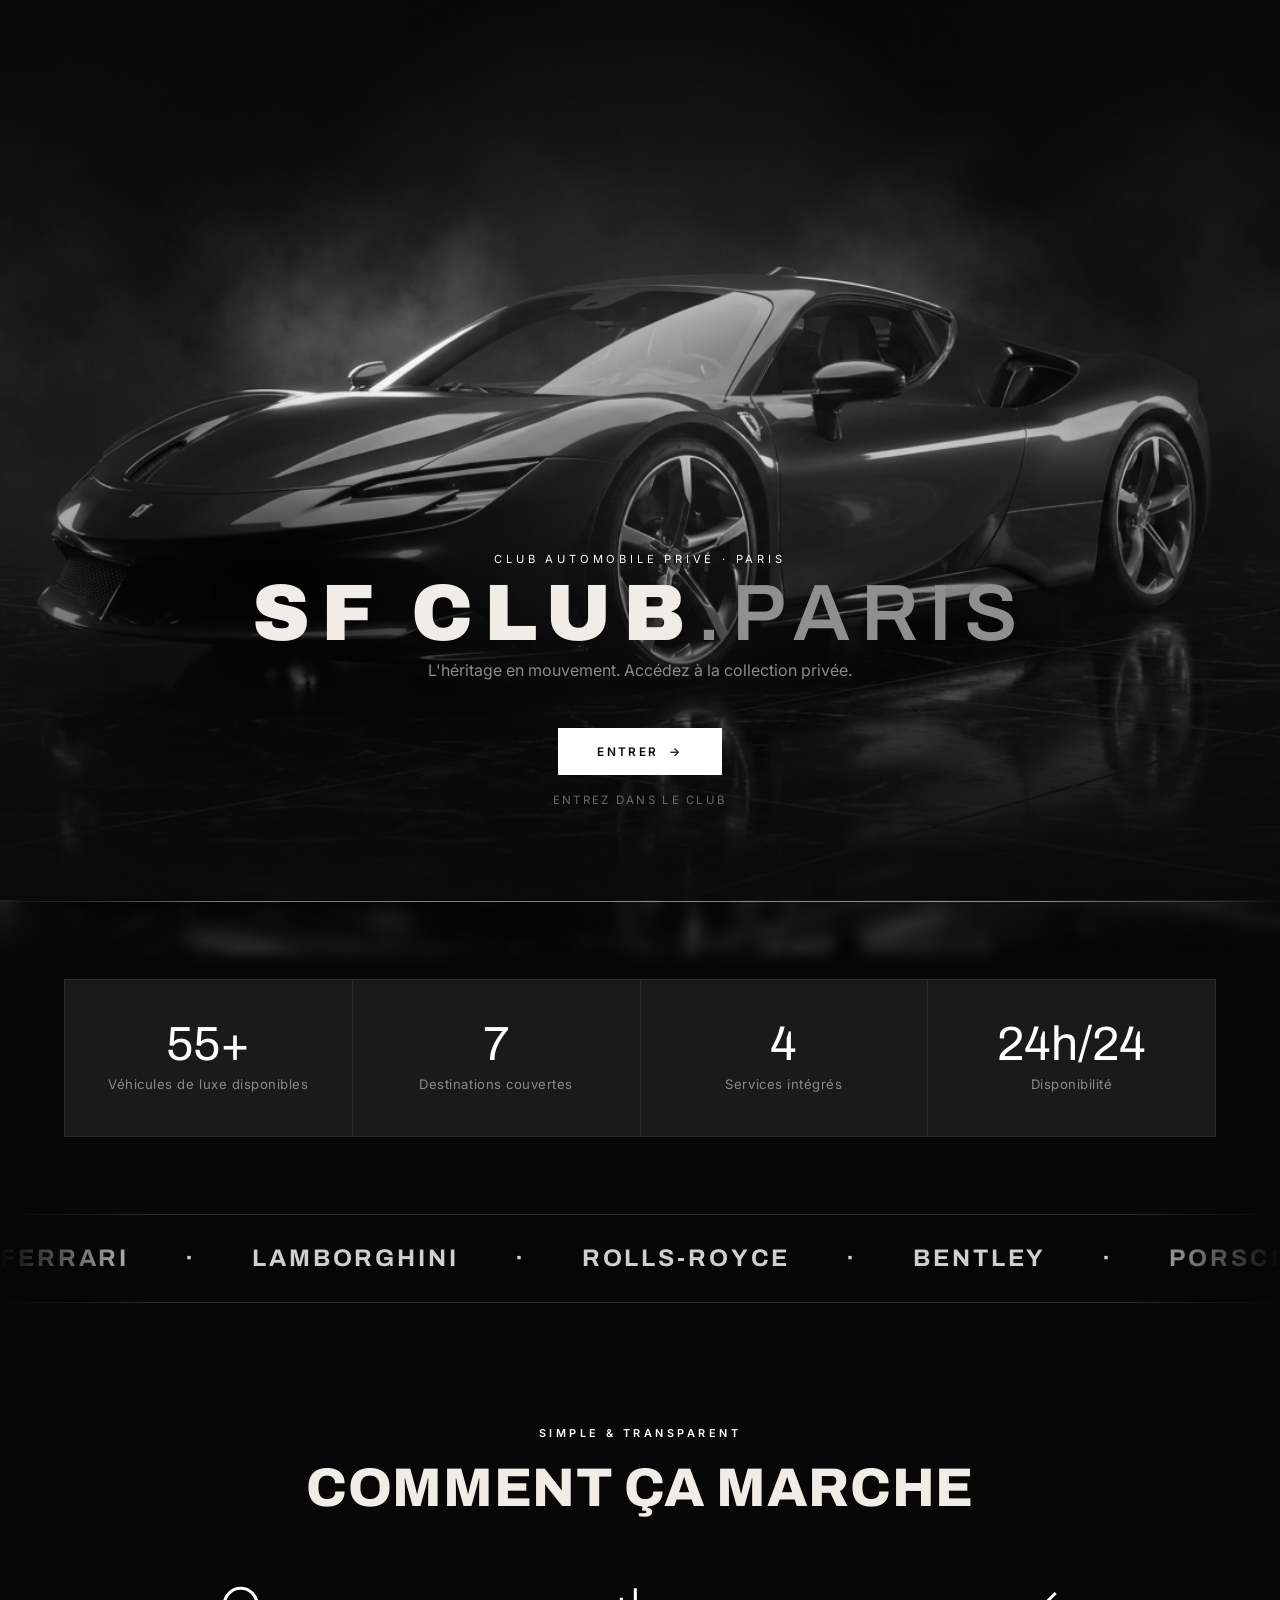
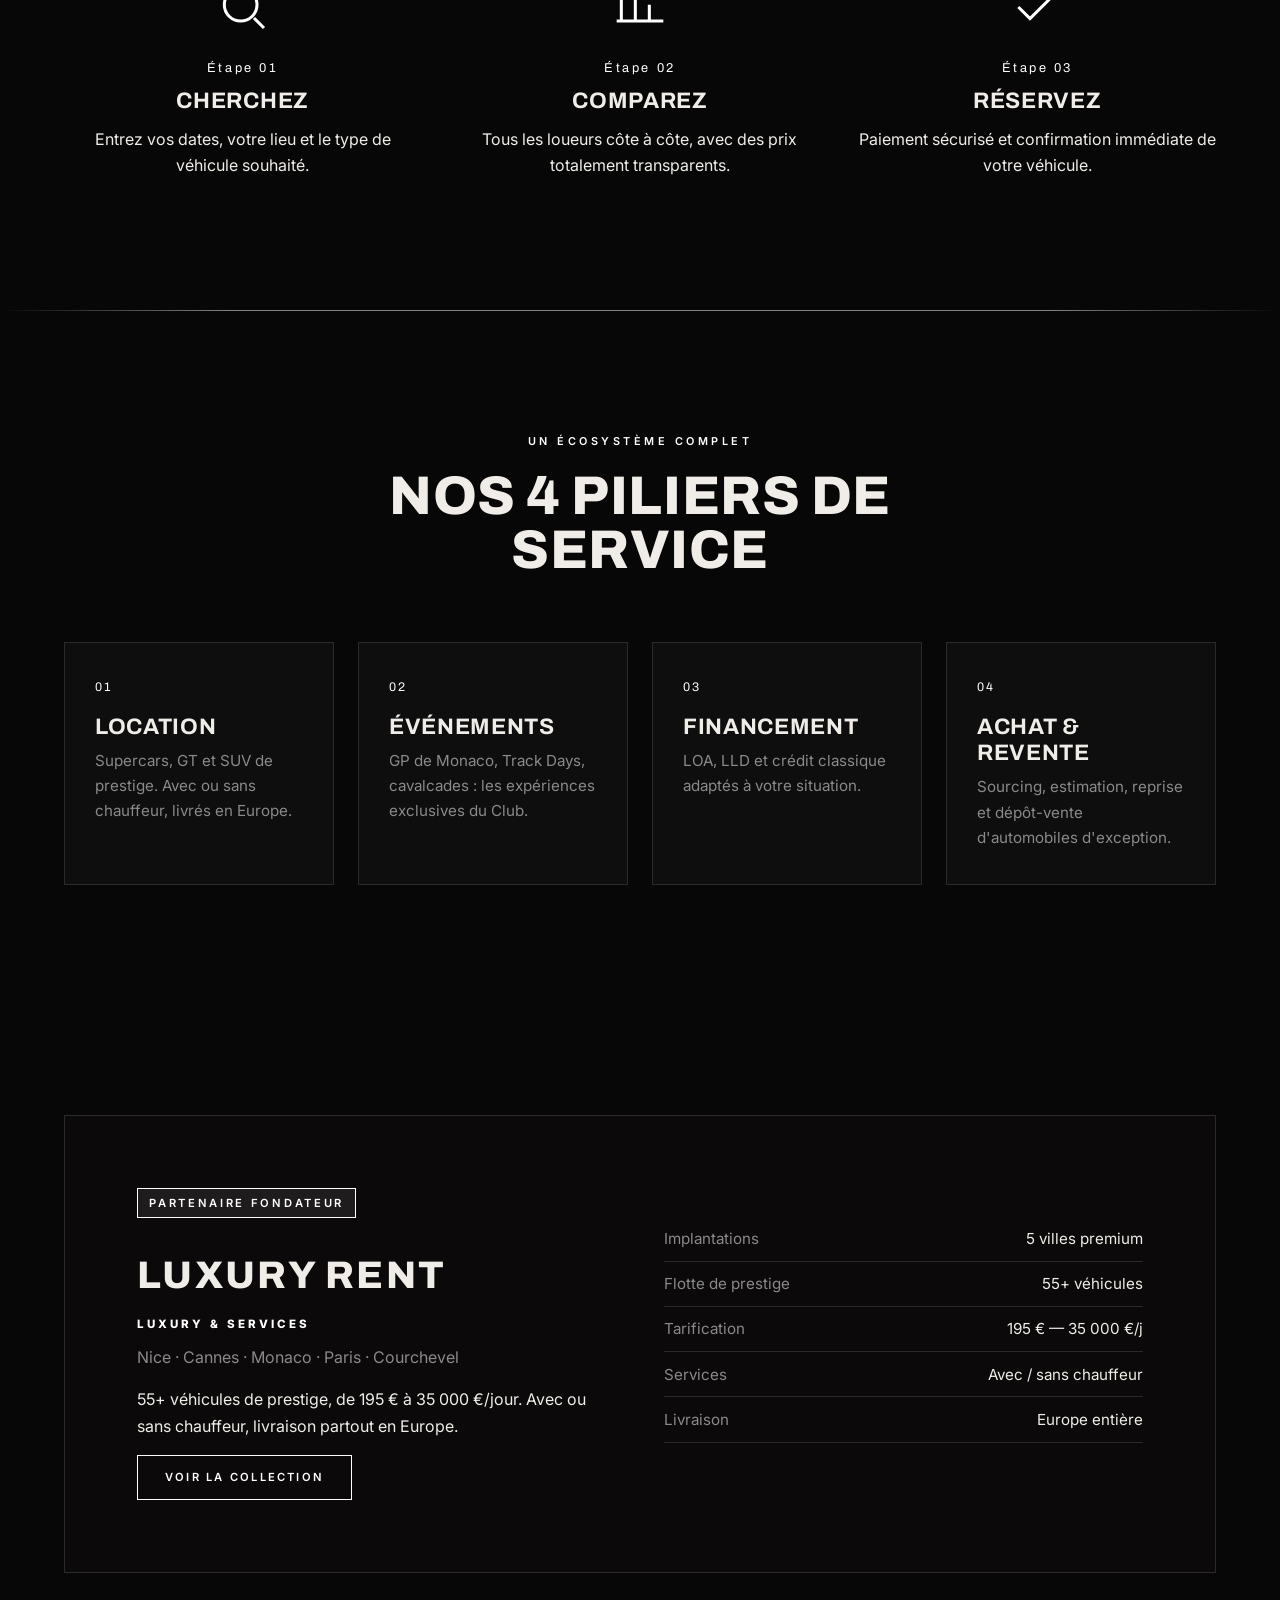
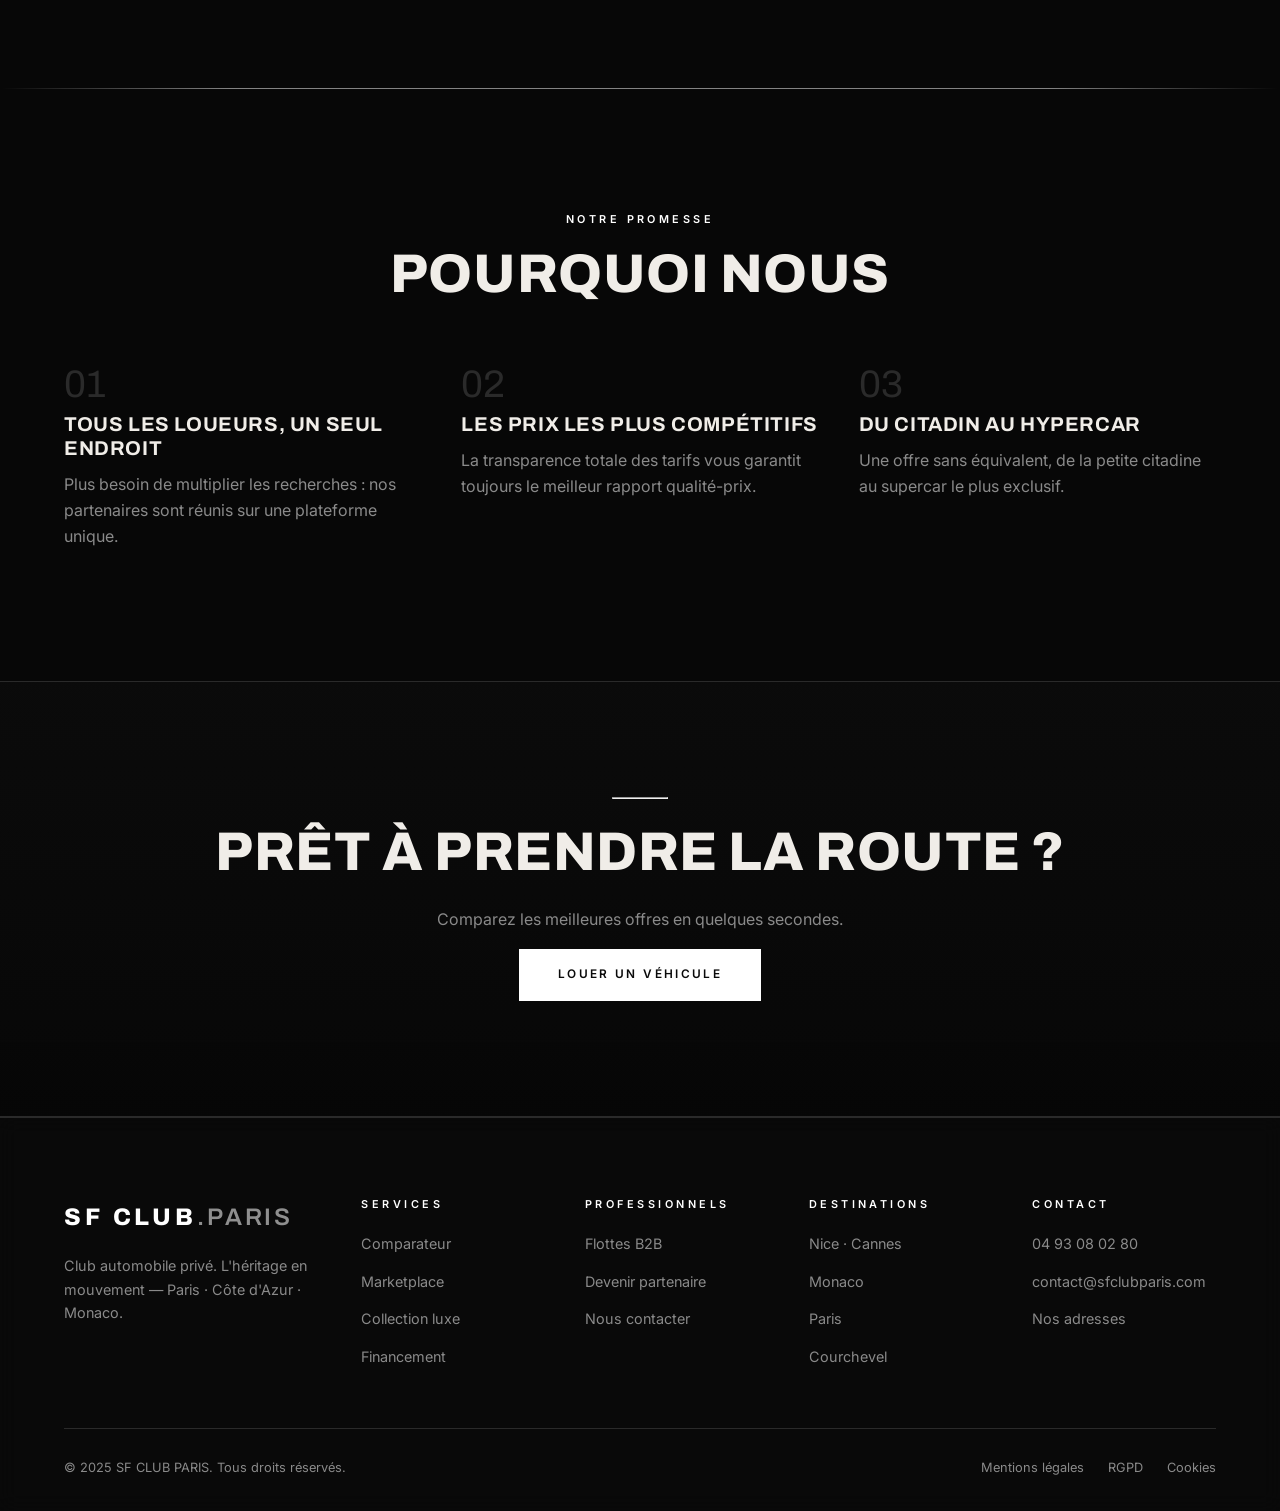
==== commit bd657e0b: "4 sections: Location, Evenements (catalogue), Financement, Achat & Revente + nav Co-Authored-By: Cla" ====
--- a/index.html
+++ b/index.html
@@ -111,15 +111,14 @@
       <a href="index.html" class="logo">SF&nbsp;CLUB<span>.PARIS</span></a>
       <nav>
         <ul class="nav__menu">
-          <li><a href="comparateur.html">Comparer les prix</a></li>
-          <li><a href="marketplace.html">Nos loueurs</a></li>
-          <li><a href="luxe.html">Collection luxe</a></li>
-          <li><a href="mutualisation.html">Flottes B2B</a></li>
+          <li><a href="location.html">Location</a></li>
+          <li><a href="evenements.html">Événements</a></li>
           <li><a href="financement.html">Financement</a></li>
+          <li><a href="achat-revente.html">Achat &amp; Revente</a></li>
           <li><a href="contact.html">Contact</a></li>
         </ul>
       </nav>
-      <a href="comparateur.html" class="btn btn--solid nav__cta">Réserver</a>
+      <a href="location.html" class="btn btn--solid nav__cta">Réserver</a>
       <button class="nav__toggle" aria-label="Menu" aria-expanded="false"><span></span></button>
     </div>
   </header>
@@ -133,8 +132,8 @@
         <h1 class="reveal" data-delay="1">L'héritage<br>en mouvement</h1>
         <p class="hero__sub reveal" data-delay="2">Le club privé qui réunit les plus belles automobiles — supercars, grand tourisme et véhicules de prestige. Accès sur sélection.</p>
         <div class="btn-row reveal" data-delay="3">
-          <a href="comparateur.html" class="btn btn--solid btn--lg">Comparer les prix</a>
-          <a href="marketplace.html" class="btn btn--lg">Découvrir nos partenaires</a>
+          <a href="location.html" class="btn btn--solid btn--lg">Louer un véhicule</a>
+          <a href="luxe.html" class="btn btn--lg">Voir la collection</a>
         </div>
       </div>
     </section>
@@ -199,25 +198,25 @@
           <h2>Nos 4 piliers de service</h2>
         </div>
         <div class="grid grid--4">
-          <a href="comparateur.html" class="card reveal">
+          <a href="location.html" class="card reveal">
             <span class="pillar__n">01</span>
-            <h3>Comparateur de prix</h3>
-            <p>Le meilleur tarif en temps réel parmi tous nos loueurs partenaires.</p>
+            <h3>Location</h3>
+            <p>Supercars, GT et SUV de prestige. Avec ou sans chauffeur, livrés en Europe.</p>
           </a>
-          <a href="marketplace.html" class="card reveal" data-delay="1">
+          <a href="evenements.html" class="card reveal" data-delay="1">
             <span class="pillar__n">02</span>
-            <h3>Marketplace loueurs</h3>
-            <p>Des agences indépendantes aux grands groupes, réunies en un seul lieu.</p>
+            <h3>Événements</h3>
+            <p>GP de Monaco, Track Days, cavalcades : les expériences exclusives du Club.</p>
           </a>
-          <a href="mutualisation.html" class="card reveal" data-delay="2">
+          <a href="financement.html" class="card reveal" data-delay="2">
             <span class="pillar__n">03</span>
-            <h3>Flottes B2B</h3>
-            <p>La mutualisation des flottes saisonnières pour un revenu garanti.</p>
+            <h3>Financement</h3>
+            <p>LOA, LLD et crédit classique adaptés à votre situation.</p>
           </a>
-          <a href="financement.html" class="card reveal" data-delay="3">
+          <a href="achat-revente.html" class="card reveal" data-delay="3">
             <span class="pillar__n">04</span>
-            <h3>Financement auto</h3>
-            <p>LOA, LLD et crédit classique adaptés à votre situation.</p>
+            <h3>Achat &amp; Revente</h3>
+            <p>Sourcing, estimation, reprise et dépôt-vente d'automobiles d'exception.</p>
           </a>
         </div>
       </div>
@@ -282,7 +281,7 @@
         <h2 class="reveal">Prêt à prendre la route ?</h2>
         <p class="muted reveal" data-delay="1">Comparez les meilleures offres en quelques secondes.</p>
         <div class="btn-row reveal" data-delay="2" style="justify-content:center">
-          <a href="comparateur.html" class="btn btn--solid btn--lg">Comparer les prix</a>
+          <a href="location.html" class="btn btn--solid btn--lg">Louer un véhicule</a>
         </div>
       </div>
     </section>
--- a/style.css
+++ b/style.css
@@ -1506,3 +1506,160 @@
 /* Bandeau marques : gris clair */
 .marquee span { color: #cfcfcf; }
 .marquee span:hover { color: #fff; }
+
+/* ============================================================
+   PAGE COLLECTION — style catalogue Cercle Turismo
+   ============================================================ */
+.collection {
+  position: relative;
+  padding: clamp(54px, 8vw, 110px) 0;
+  border-top: 1px solid var(--border);
+}
+.collection__head {
+  display: flex;
+  align-items: flex-end;
+  justify-content: space-between;
+  gap: 24px;
+  flex-wrap: wrap;
+  margin-bottom: clamp(28px, 4vw, 48px);
+}
+.collection__no {
+  position: absolute;
+  top: clamp(24px, 4vw, 48px);
+  right: 0;
+  font-family: var(--serif);
+  font-weight: 900;
+  font-size: clamp(5rem, 16vw, 13rem);
+  line-height: .8;
+  color: rgba(255,255,255,.04);
+  pointer-events: none;
+  z-index: 0;
+}
+.collection__label {
+  font-family: var(--sans);
+  font-weight: 600;
+  letter-spacing: .34em;
+  text-transform: uppercase;
+  font-size: .66rem;
+  color: var(--text-muted);
+  display: block;
+  margin-bottom: .8rem;
+}
+.collection__title {
+  font-family: var(--serif);
+  text-transform: uppercase;
+  font-weight: 900;
+  letter-spacing: .01em;
+  line-height: .95;
+  font-size: clamp(2.1rem, 5.5vw, 4rem);
+  margin: 0;
+}
+.collection__count {
+  font-style: italic;
+  color: var(--text-muted);
+  font-size: 1rem;
+  white-space: nowrap;
+}
+.fleet-list {
+  position: relative;
+  z-index: 1;
+  list-style: none;
+  margin: 0;
+  padding: 0;
+  columns: 2;
+  column-gap: 72px;
+}
+.fleet-list li {
+  font-style: italic;
+  font-size: 1.06rem;
+  color: #d6d6d6;
+  padding: .62rem 0;
+  border-bottom: 1px solid rgba(255,255,255,.07);
+  break-inside: avoid;
+  transition: color .3s var(--ease), padding-left .3s var(--ease);
+}
+.fleet-list li:hover { color: #fff; padding-left: 10px; }
+.fleet-list li small { font-style: normal; color: var(--text-muted); letter-spacing: .04em; }
+
+@media (max-width: 680px) {
+  .fleet-list { columns: 1; }
+  .collection__no { font-size: clamp(4rem, 22vw, 7rem); opacity: .7; }
+}
+
+/* ============================================================
+   ALBUM CATALOGUE INTERACTIF
+   ============================================================ */
+.album { padding: clamp(16px, 3vw, 36px) 0 clamp(56px, 8vw, 90px); }
+.album__stage {
+  position: relative;
+  display: flex;
+  align-items: center;
+  justify-content: center;
+  gap: clamp(8px, 2vw, 28px);
+}
+.album__viewer { flex: 0 1 auto; max-width: min(560px, 92vw); cursor: zoom-in; line-height: 0; }
+.album__img {
+  width: 100%; height: auto;
+  max-height: 80vh;
+  object-fit: contain;
+  background: #000;
+  border: 1px solid var(--border);
+  box-shadow: 0 40px 90px rgba(0,0,0,.6);
+  transition: opacity .25s var(--ease), transform .5s var(--ease);
+}
+.album__img.is-fading { opacity: 0; transform: scale(.985); }
+.album__arrow {
+  flex: 0 0 auto;
+  width: 54px; height: 54px;
+  border: 1px solid var(--border);
+  background: rgba(10,10,10,.55);
+  color: #fff; font-size: 1.4rem; line-height: 1;
+  border-radius: 50%;
+  display: grid; place-items: center;
+  backdrop-filter: blur(6px);
+  transition: background .3s var(--ease), color .3s var(--ease), border-color .3s var(--ease);
+}
+.album__arrow:hover { background: #fff; color: #000; border-color: #fff; }
+.album__bar {
+  display: flex; align-items: center; justify-content: center;
+  gap: 26px; margin: 24px 0 22px;
+}
+.album__counter { font-family: var(--serif); letter-spacing: .22em; font-size: .95rem; color: var(--text-muted); }
+.album__counter b { color: #fff; font-weight: 800; }
+.album__zoombtn {
+  background: none; border: 1px solid var(--border); color: #fff;
+  padding: .65em 1.4em; font-size: .64rem; letter-spacing: .22em; text-transform: uppercase;
+  transition: border-color .3s var(--ease);
+}
+.album__zoombtn:hover { border-color: #fff; }
+.album__thumbs {
+  display: flex; gap: 10px; overflow-x: auto;
+  padding: 6px 2px 14px;
+  scrollbar-width: thin; scrollbar-color: #444 transparent;
+}
+.album__thumbs::-webkit-scrollbar { height: 6px; }
+.album__thumbs::-webkit-scrollbar-thumb { background: #444; }
+.album__thumb {
+  flex: 0 0 auto; width: 62px; height: 88px;
+  object-fit: cover; border: 1px solid var(--border);
+  opacity: .4; cursor: pointer;
+  transition: opacity .3s var(--ease), border-color .3s var(--ease);
+}
+.album__thumb:hover { opacity: .8; }
+.album__thumb.is-active { opacity: 1; border-color: #fff; }
+
+.album__lightbox {
+  position: fixed; inset: 0; z-index: 9998;
+  background: rgba(5,5,5,.96);
+  display: none; align-items: center; justify-content: center; padding: 20px;
+  cursor: zoom-out;
+}
+.album__lightbox.is-open { display: flex; }
+.album__lightbox img { max-width: 96vw; max-height: 92vh; object-fit: contain; border: 1px solid var(--border); }
+.album__close { position: absolute; top: 14px; right: 22px; background: none; border: 0; color: #fff; font-size: 2.2rem; line-height: 1; cursor: pointer; }
+
+@media (max-width: 640px) {
+  .album__arrow { width: 42px; height: 42px; font-size: 1.2rem; }
+  .album__img { max-height: 70vh; }
+  .album__thumb { width: 52px; height: 74px; }
+}
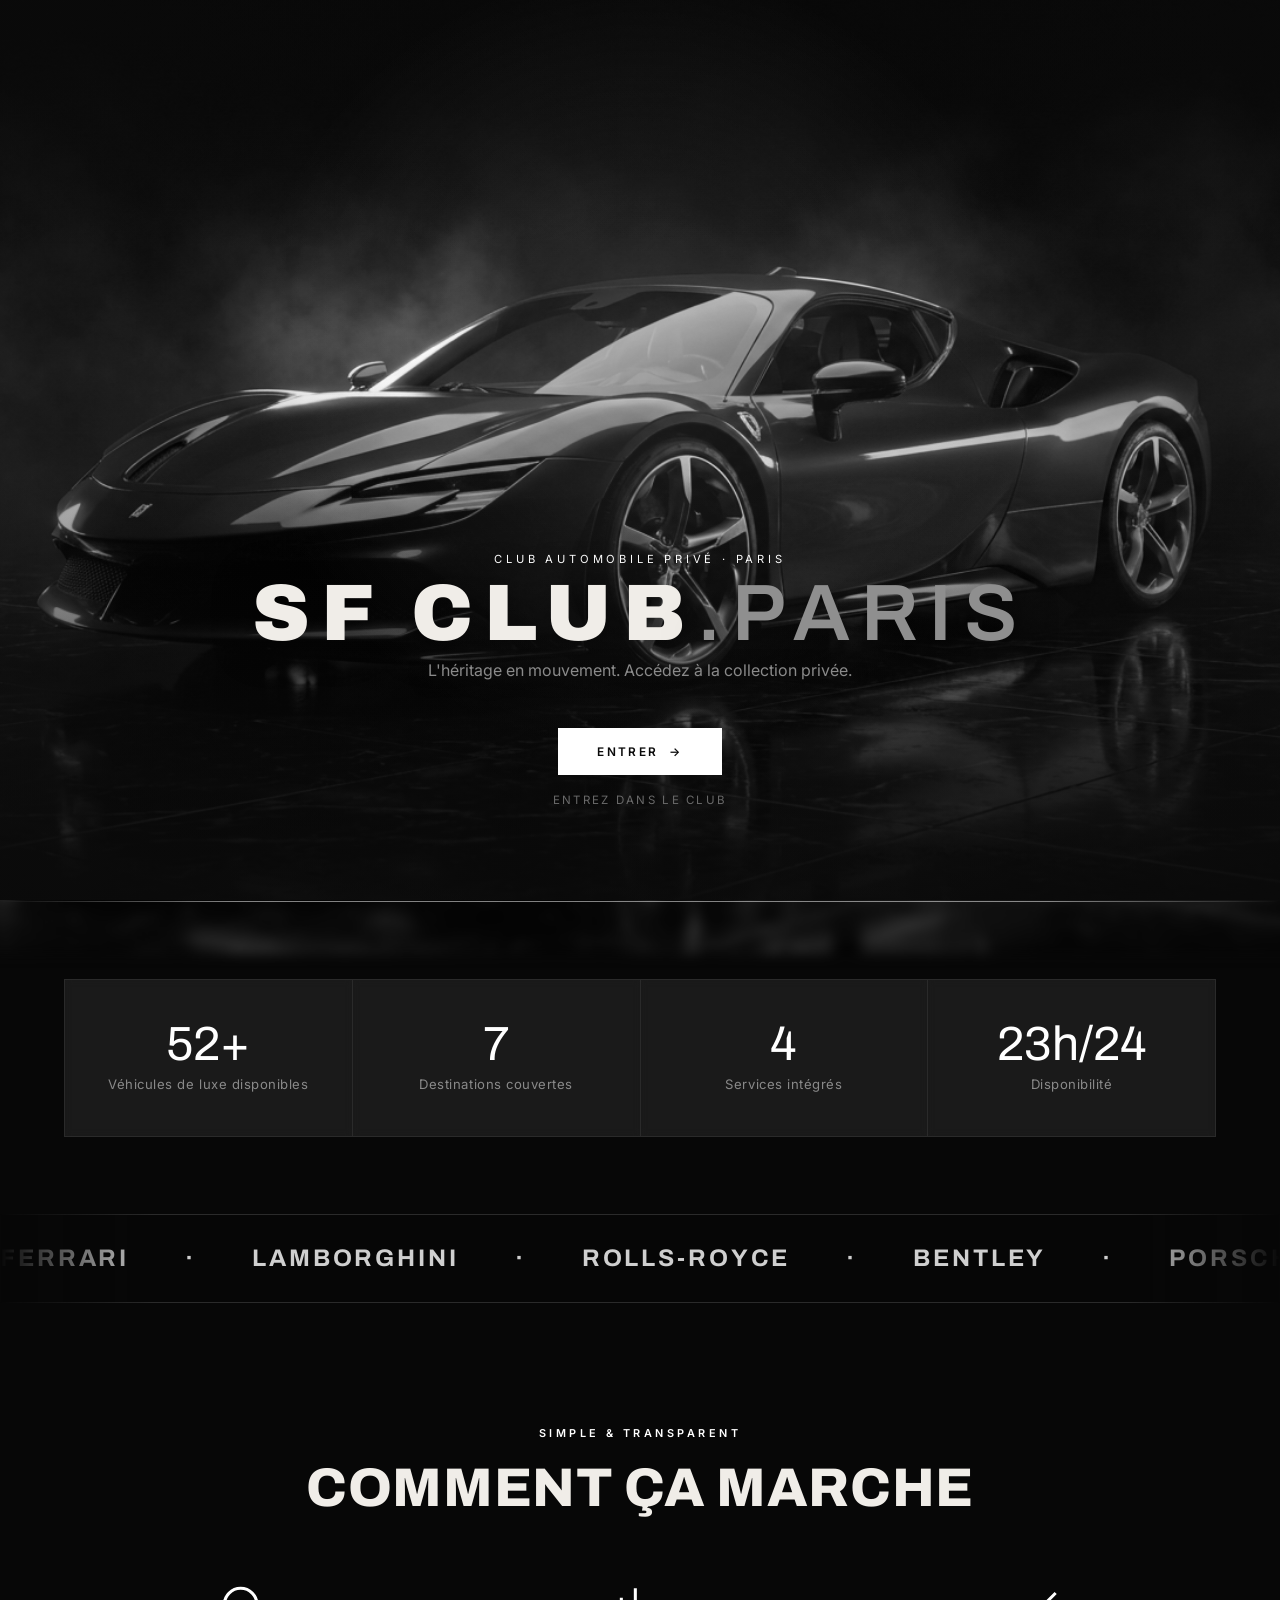
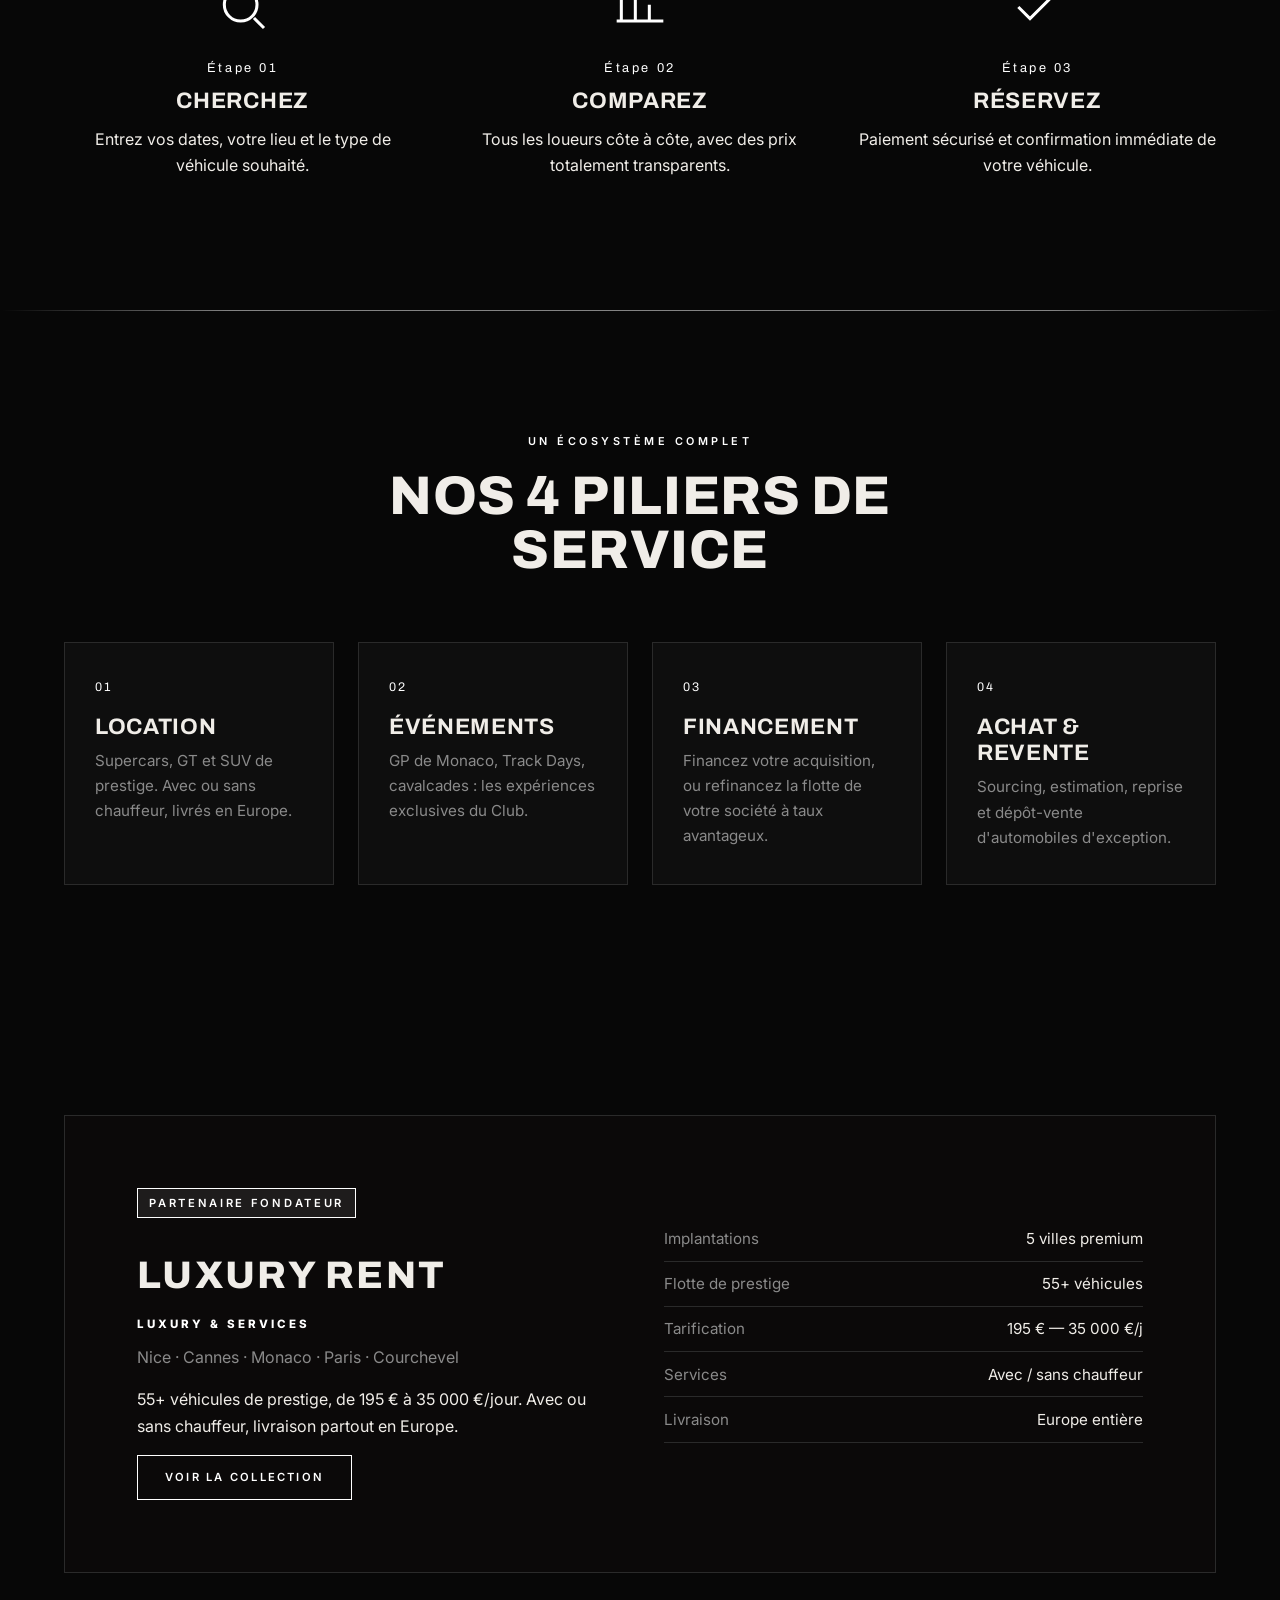
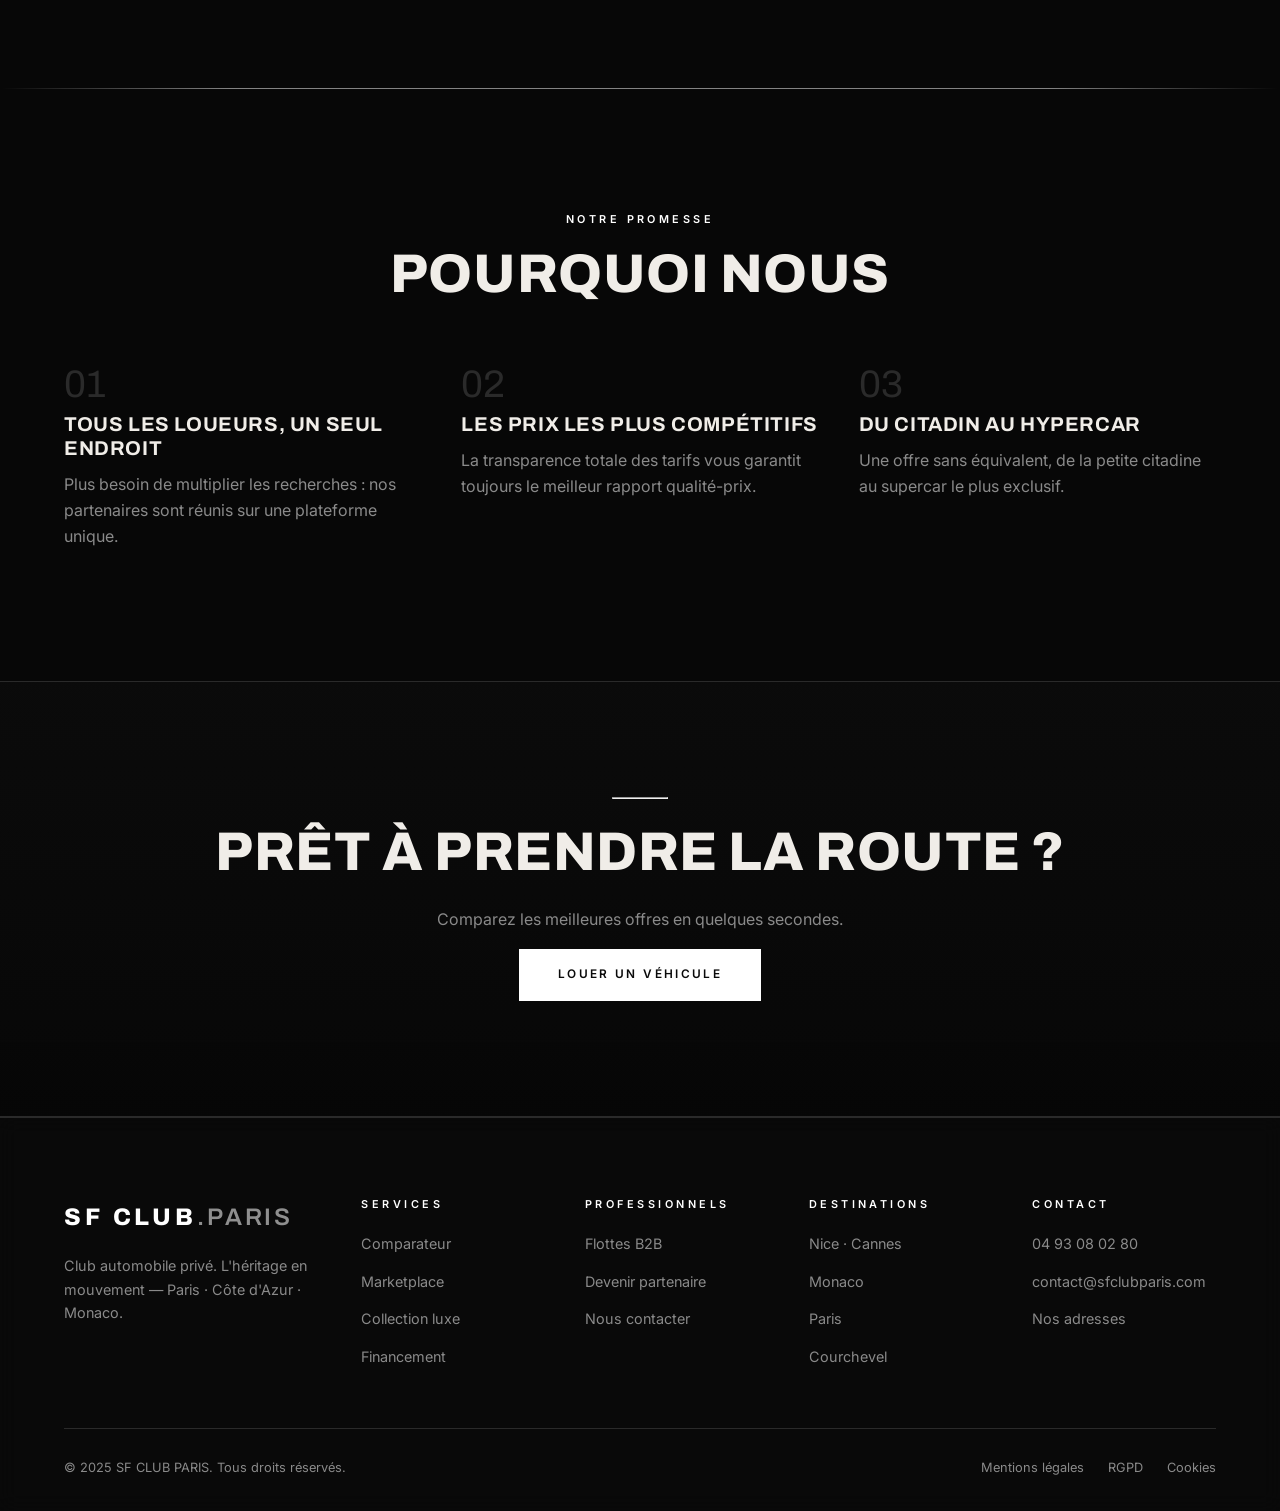
==== commit 1e35994e: "Boutons heros centres; financement = financement + refinancement flotte (sans simulateur); achat pro" ====
--- a/index.html
+++ b/index.html
@@ -211,7 +211,7 @@
           <a href="financement.html" class="card reveal" data-delay="2">
             <span class="pillar__n">03</span>
             <h3>Financement</h3>
-            <p>LOA, LLD et crédit classique adaptés à votre situation.</p>
+            <p>Financez votre acquisition, ou refinancez la flotte de votre société à taux avantageux.</p>
           </a>
           <a href="achat-revente.html" class="card reveal" data-delay="3">
             <span class="pillar__n">04</span>
--- a/style.css
+++ b/style.css
@@ -1663,3 +1663,6 @@
   .album__img { max-height: 70vh; }
   .album__thumb { width: 52px; height: 74px; }
 }
+
+/* Boutons des héros compacts centrés */
+.hero--compact .btn-row { justify-content: center; }
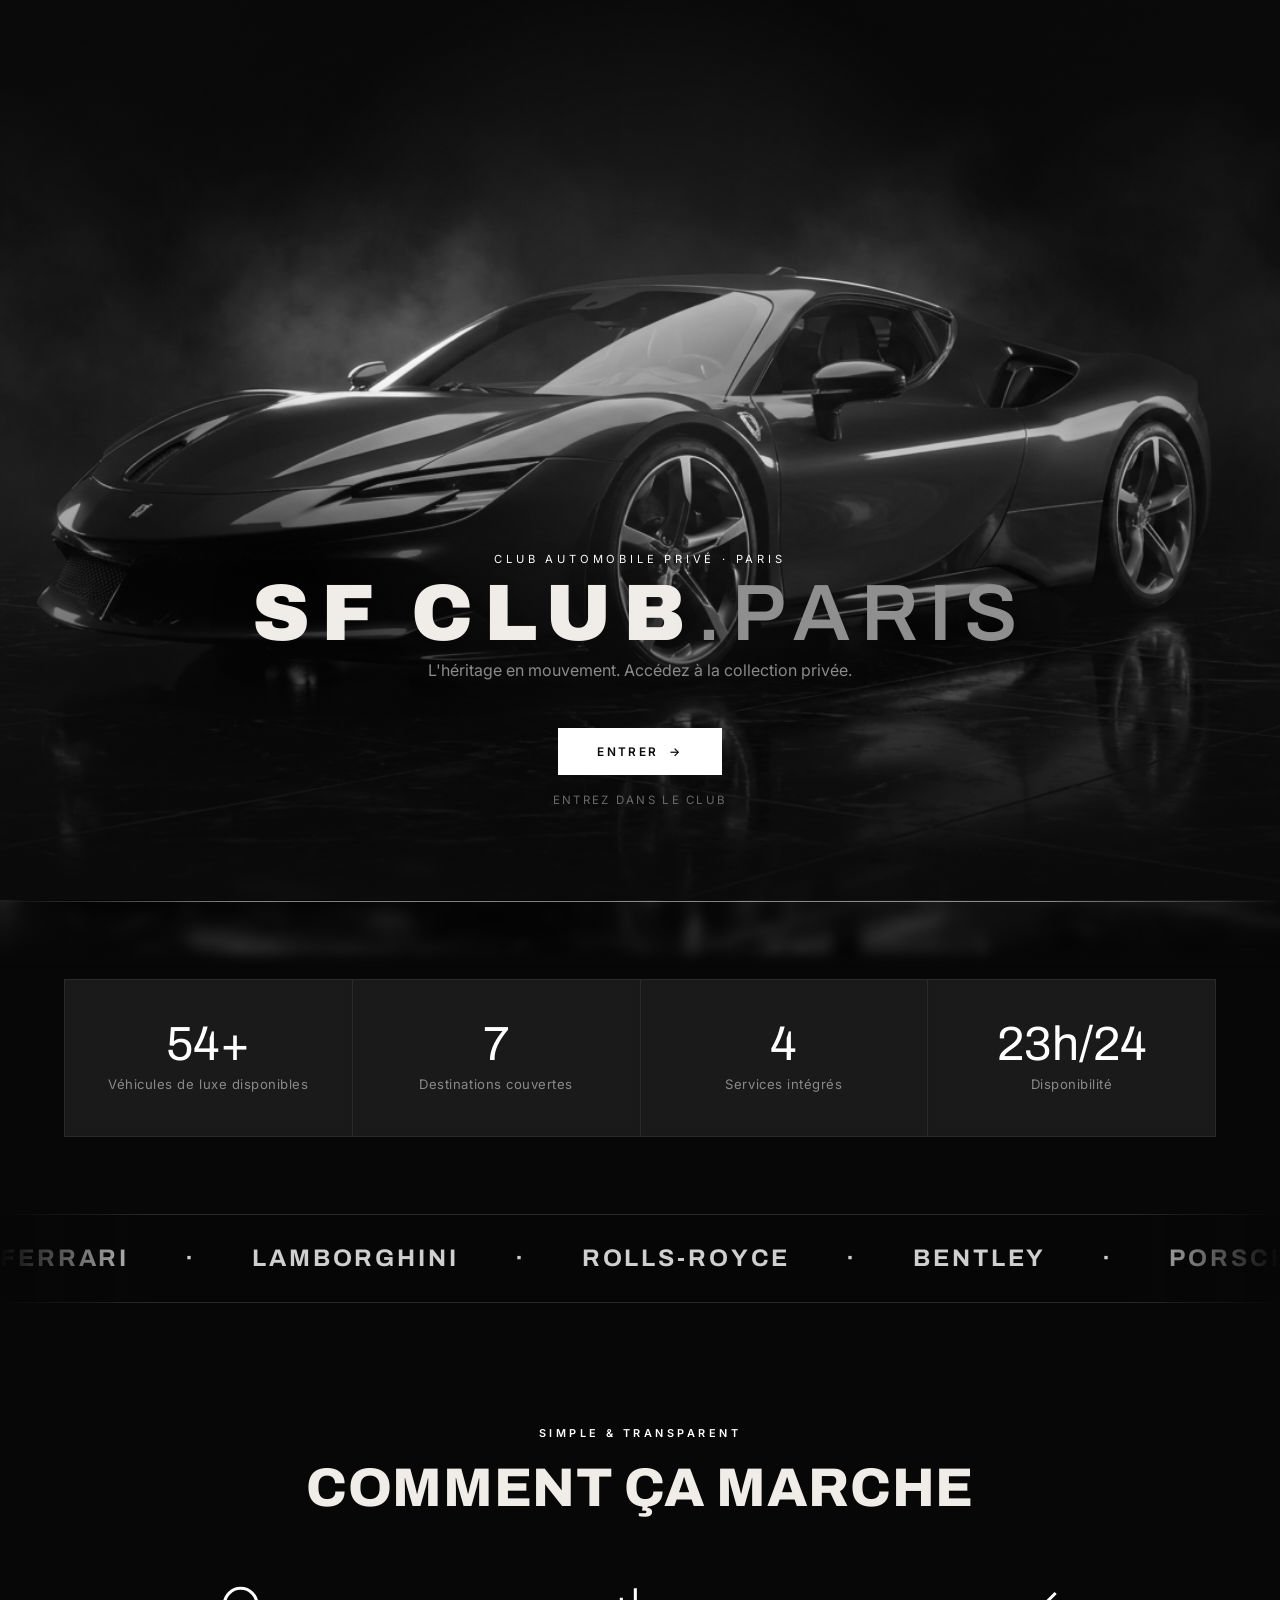
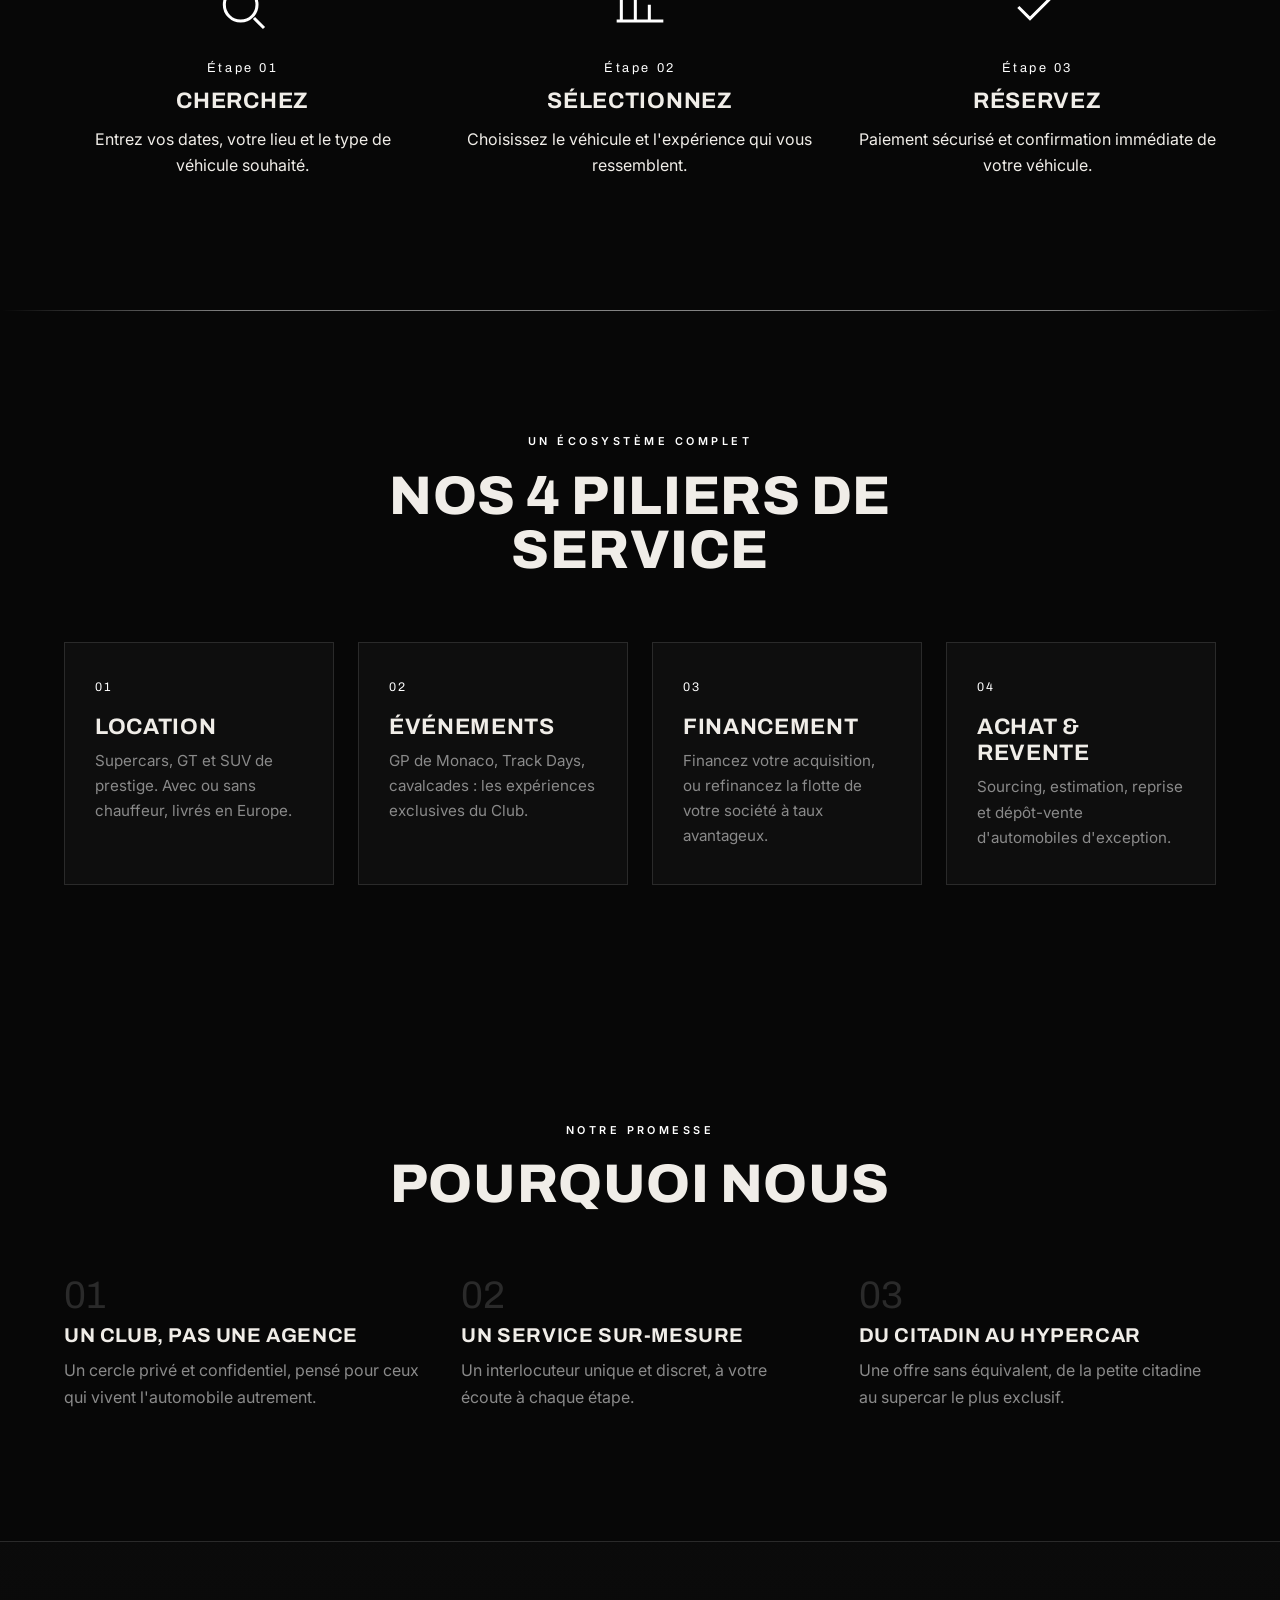
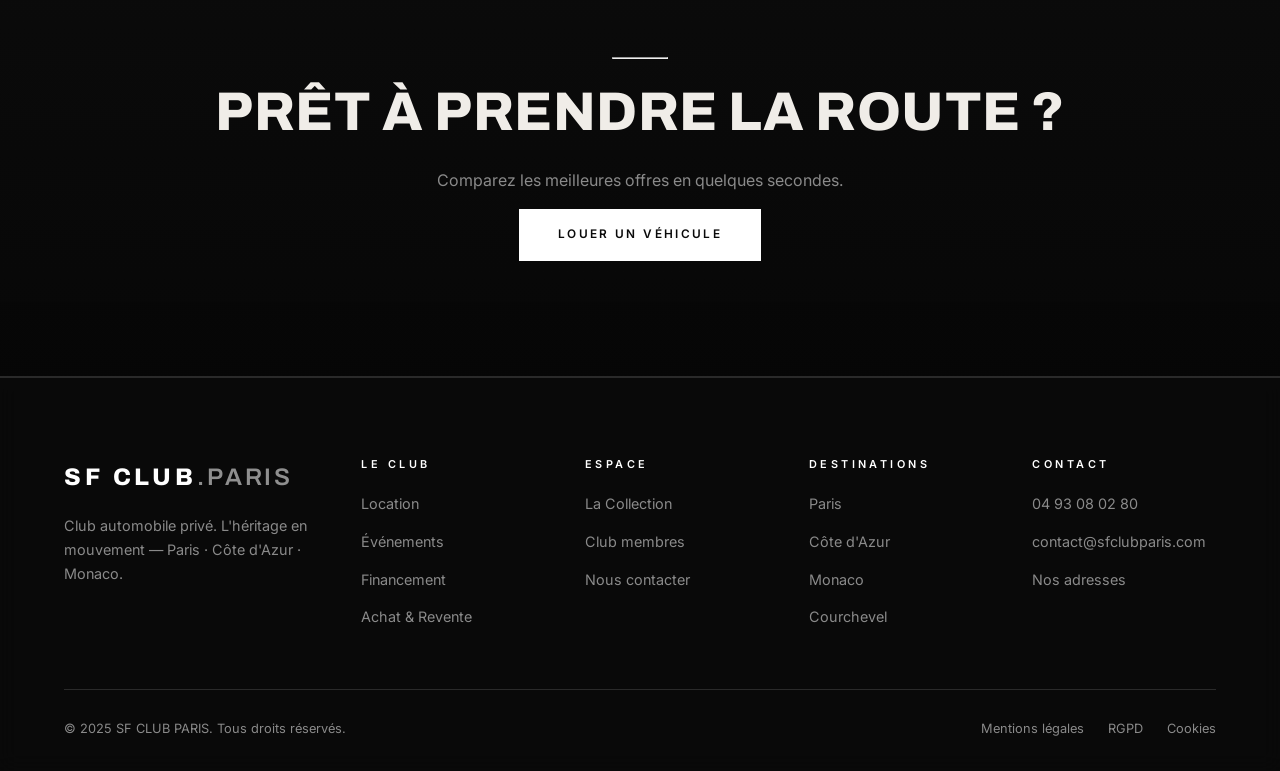
==== commit 47ae5eab: "Collection sans prix + Faire une demande; menu CLUB (connexion + espace membres); suppression du con" ====
--- a/index.html
+++ b/index.html
@@ -6,7 +6,7 @@
   <title>SF CLUB PARIS — Club automobile privé</title>
   <meta name="description" content="SF CLUB PARIS — club automobile privé. L'héritage en mouvement : supercars, grand tourisme et véhicules de prestige. Paris, Côte d'Azur, Monaco.">
   <meta property="og:title" content="SF CLUB PARIS — Club automobile privé">
-  <meta property="og:description" content="Comparez, réservez et financez parmi les meilleurs loueurs de France — du citadin au supercar de prestige.">
+  <meta property="og:description" content="Club automobile privé. L'héritage en mouvement : supercars, grand tourisme et véhicules de prestige.">
   <meta property="og:type" content="website">
   <link rel="icon" href="data:image/svg+xml,%3Csvg xmlns='http://www.w3.org/2000/svg' viewBox='0 0 32 32'%3E%3Crect width='32' height='32' fill='%230A0A0A'/%3E%3Ctext x='16' y='23' font-family='Georgia,serif' font-size='14' font-weight='700' fill='%23FFFFFF' text-anchor='middle'%3ESF%3C/text%3E%3C/svg%3E">
   <link rel="preconnect" href="https://fonts.googleapis.com">
@@ -115,6 +115,7 @@
           <li><a href="evenements.html">Événements</a></li>
           <li><a href="financement.html">Financement</a></li>
           <li><a href="achat-revente.html">Achat &amp; Revente</a></li>
+          <li><a href="club.html">Club</a></li>
           <li><a href="contact.html">Contact</a></li>
         </ul>
       </nav>
@@ -176,8 +177,8 @@
           <div class="step reveal" data-delay="1">
             <div class="step__icon"><svg viewBox="0 0 24 24" fill="none" stroke="currentColor" stroke-width="1.3"><path d="M4 18V8M10 18V4M16 18v-7M22 18H2"/></svg></div>
             <span class="step__n">Étape 02</span>
-            <h3>Comparez</h3>
-            <p>Tous les loueurs côte à côte, avec des prix totalement transparents.</p>
+            <h3>Sélectionnez</h3>
+            <p>Choisissez le véhicule et l'expérience qui vous ressemblent.</p>
           </div>
           <div class="step reveal" data-delay="2">
             <div class="step__icon"><svg viewBox="0 0 24 24" fill="none" stroke="currentColor" stroke-width="1.3"><path d="M20 6L9 17l-5-5"/></svg></div>
@@ -222,31 +223,6 @@
       </div>
     </section>
 
-    <!-- ===== PARTENAIRE FONDATEUR ===== -->
-    <section class="section">
-      <div class="container">
-        <div class="founder reveal">
-          <div>
-            <span class="badge">Partenaire fondateur</span>
-            <div class="founder__logo">Luxury Rent<small>Luxury &amp; Services</small></div>
-            <p class="muted">Nice · Cannes · Monaco · Paris · Courchevel</p>
-            <p>55+ véhicules de prestige, de 195 € à 35 000 €/jour. Avec ou sans chauffeur, livraison partout en Europe.</p>
-            <a href="luxe.html" class="btn">Voir la collection</a>
-          </div>
-          <div>
-            <ul>
-              <li>Implantations <span>5 villes premium</span></li>
-              <li>Flotte de prestige <span>55+ véhicules</span></li>
-              <li>Tarification <span>195 € — 35 000 €/j</span></li>
-              <li>Services <span>Avec / sans chauffeur</span></li>
-              <li>Livraison <span>Europe entière</span></li>
-            </ul>
-          </div>
-        </div>
-      </div>
-    </section>
-    <hr class="gold-line">
-
     <!-- ===== POURQUOI NOUS ===== -->
     <section class="section">
       <div class="container">
@@ -257,13 +233,13 @@
         <div class="why">
           <div class="why__item reveal">
             <span class="why__num">01</span>
-            <h3>Tous les loueurs, un seul endroit</h3>
-            <p class="muted">Plus besoin de multiplier les recherches : nos partenaires sont réunis sur une plateforme unique.</p>
+            <h3>Un club, pas une agence</h3>
+            <p class="muted">Un cercle privé et confidentiel, pensé pour ceux qui vivent l'automobile autrement.</p>
           </div>
           <div class="why__item reveal" data-delay="1">
             <span class="why__num">02</span>
-            <h3>Les prix les plus compétitifs</h3>
-            <p class="muted">La transparence totale des tarifs vous garantit toujours le meilleur rapport qualité-prix.</p>
+            <h3>Un service sur-mesure</h3>
+            <p class="muted">Un interlocuteur unique et discret, à votre écoute à chaque étape.</p>
           </div>
           <div class="why__item reveal" data-delay="2">
             <span class="why__num">03</span>
@@ -297,28 +273,28 @@
           <p>Club automobile privé. L'héritage en mouvement — Paris · Côte d'Azur · Monaco.</p>
         </div>
         <div class="footer__col">
-          <h4>Services</h4>
+          <h4>Le Club</h4>
           <ul>
-            <li><a href="comparateur.html">Comparateur</a></li>
-            <li><a href="marketplace.html">Marketplace</a></li>
-            <li><a href="luxe.html">Collection luxe</a></li>
+            <li><a href="location.html">Location</a></li>
+            <li><a href="evenements.html">Événements</a></li>
             <li><a href="financement.html">Financement</a></li>
+            <li><a href="achat-revente.html">Achat &amp; Revente</a></li>
           </ul>
         </div>
         <div class="footer__col">
-          <h4>Professionnels</h4>
+          <h4>Espace</h4>
           <ul>
-            <li><a href="mutualisation.html">Flottes B2B</a></li>
-            <li><a href="marketplace.html">Devenir partenaire</a></li>
+            <li><a href="luxe.html">La Collection</a></li>
+            <li><a href="club.html">Club membres</a></li>
             <li><a href="contact.html">Nous contacter</a></li>
           </ul>
         </div>
         <div class="footer__col">
           <h4>Destinations</h4>
           <ul>
-            <li><a href="luxe.html">Nice · Cannes</a></li>
+            <li><a href="luxe.html">Paris</a></li>
+            <li><a href="luxe.html">Côte d'Azur</a></li>
             <li><a href="luxe.html">Monaco</a></li>
-            <li><a href="luxe.html">Paris</a></li>
             <li><a href="luxe.html">Courchevel</a></li>
           </ul>
         </div>
--- a/style.css
+++ b/style.css
@@ -1666,3 +1666,20 @@
 
 /* Boutons des héros compacts centrés */
 .hero--compact .btn-row { justify-content: center; }
+
+/* ============================================================
+   ESPACE CLUB — connexion & galerie membres
+   ============================================================ */
+.club-login { min-height: calc(100vh - var(--nav-h)); display: flex; align-items: center; }
+.club-login .form-card { width: 100%; }
+.club-forgot { display: block; text-align: right; font-size: .8rem; margin: -6px 0 18px; }
+.club-forgot:hover { color: #fff; }
+
+.gallery { display: grid; grid-template-columns: repeat(3, 1fr); gap: 14px; }
+.gallery figure { margin: 0; overflow: hidden; border: 1px solid var(--border); cursor: zoom-in; }
+.gallery img {
+  width: 100%; height: 100%; aspect-ratio: 3 / 4; object-fit: cover; display: block;
+  opacity: .9; transition: transform .6s var(--ease), opacity .4s var(--ease);
+}
+.gallery figure:hover img { transform: scale(1.06); opacity: 1; }
+@media (max-width: 760px) { .gallery { grid-template-columns: repeat(2, 1fr); } }
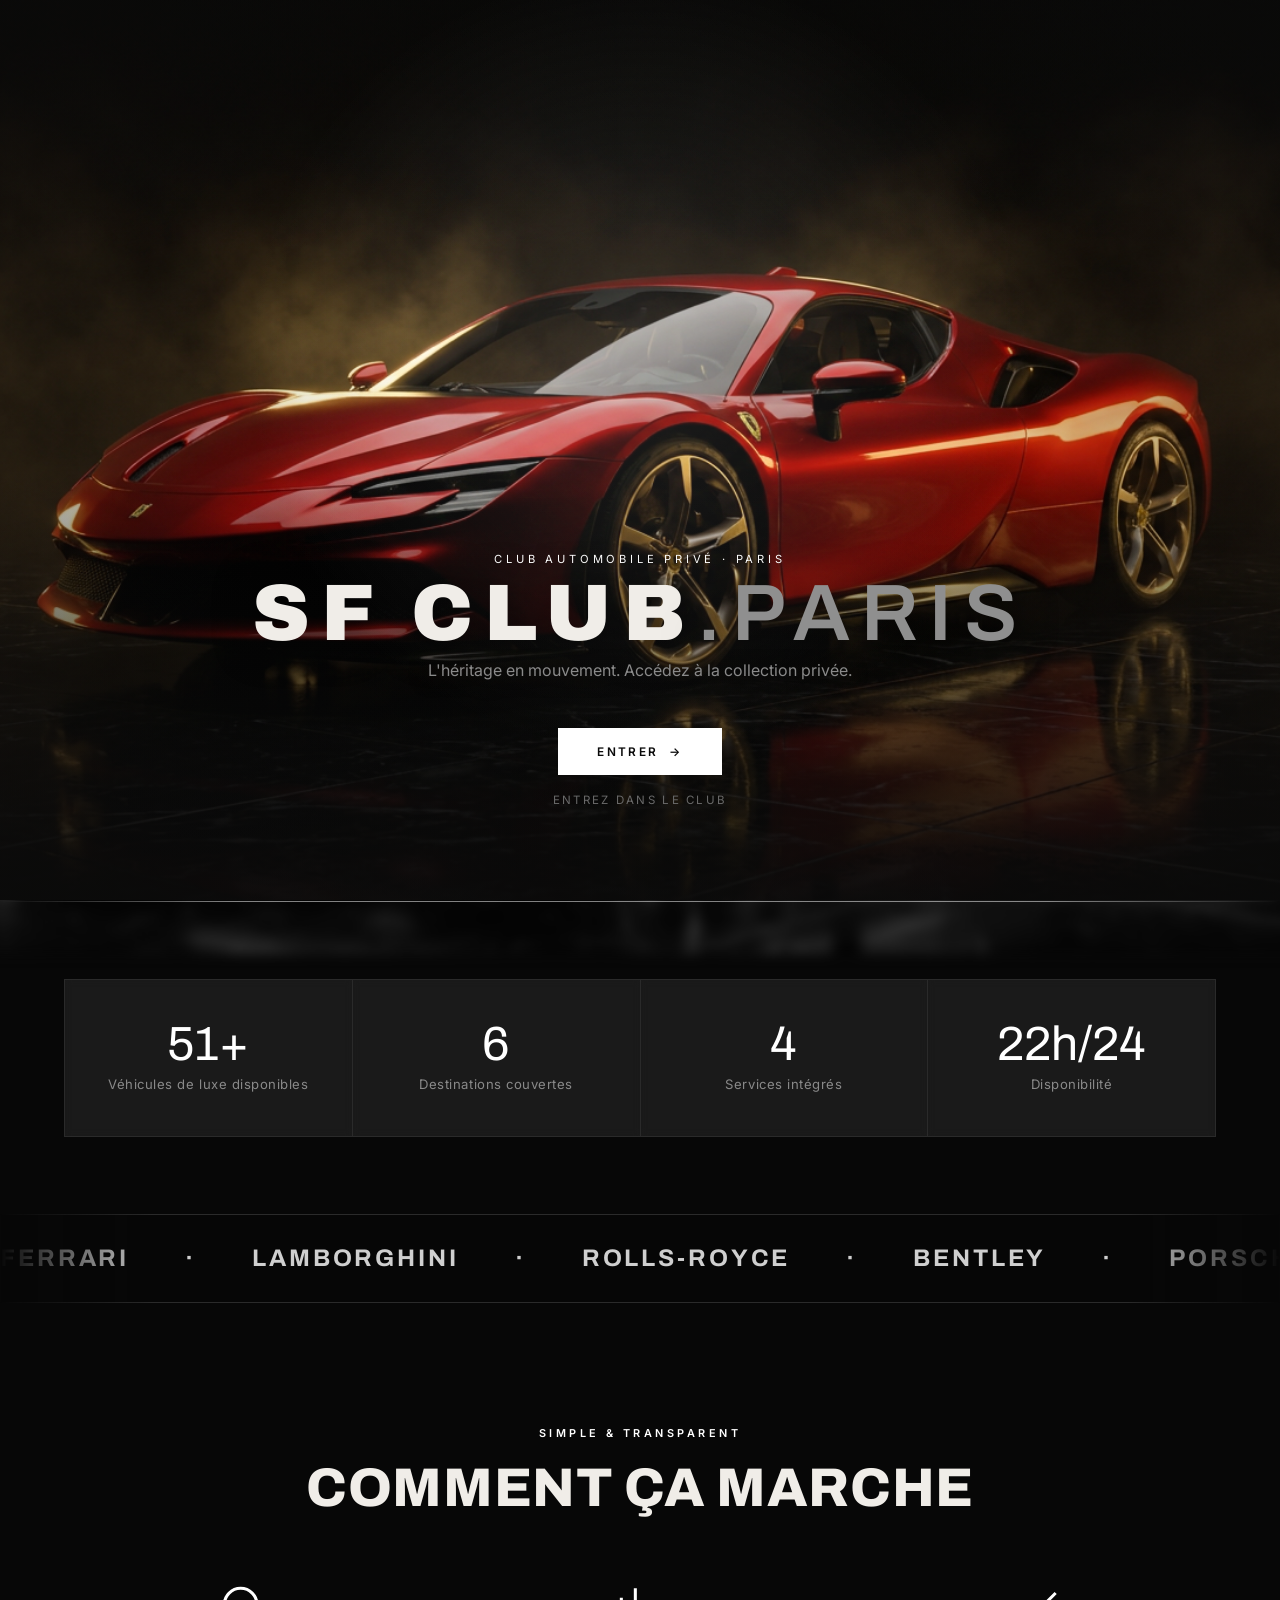
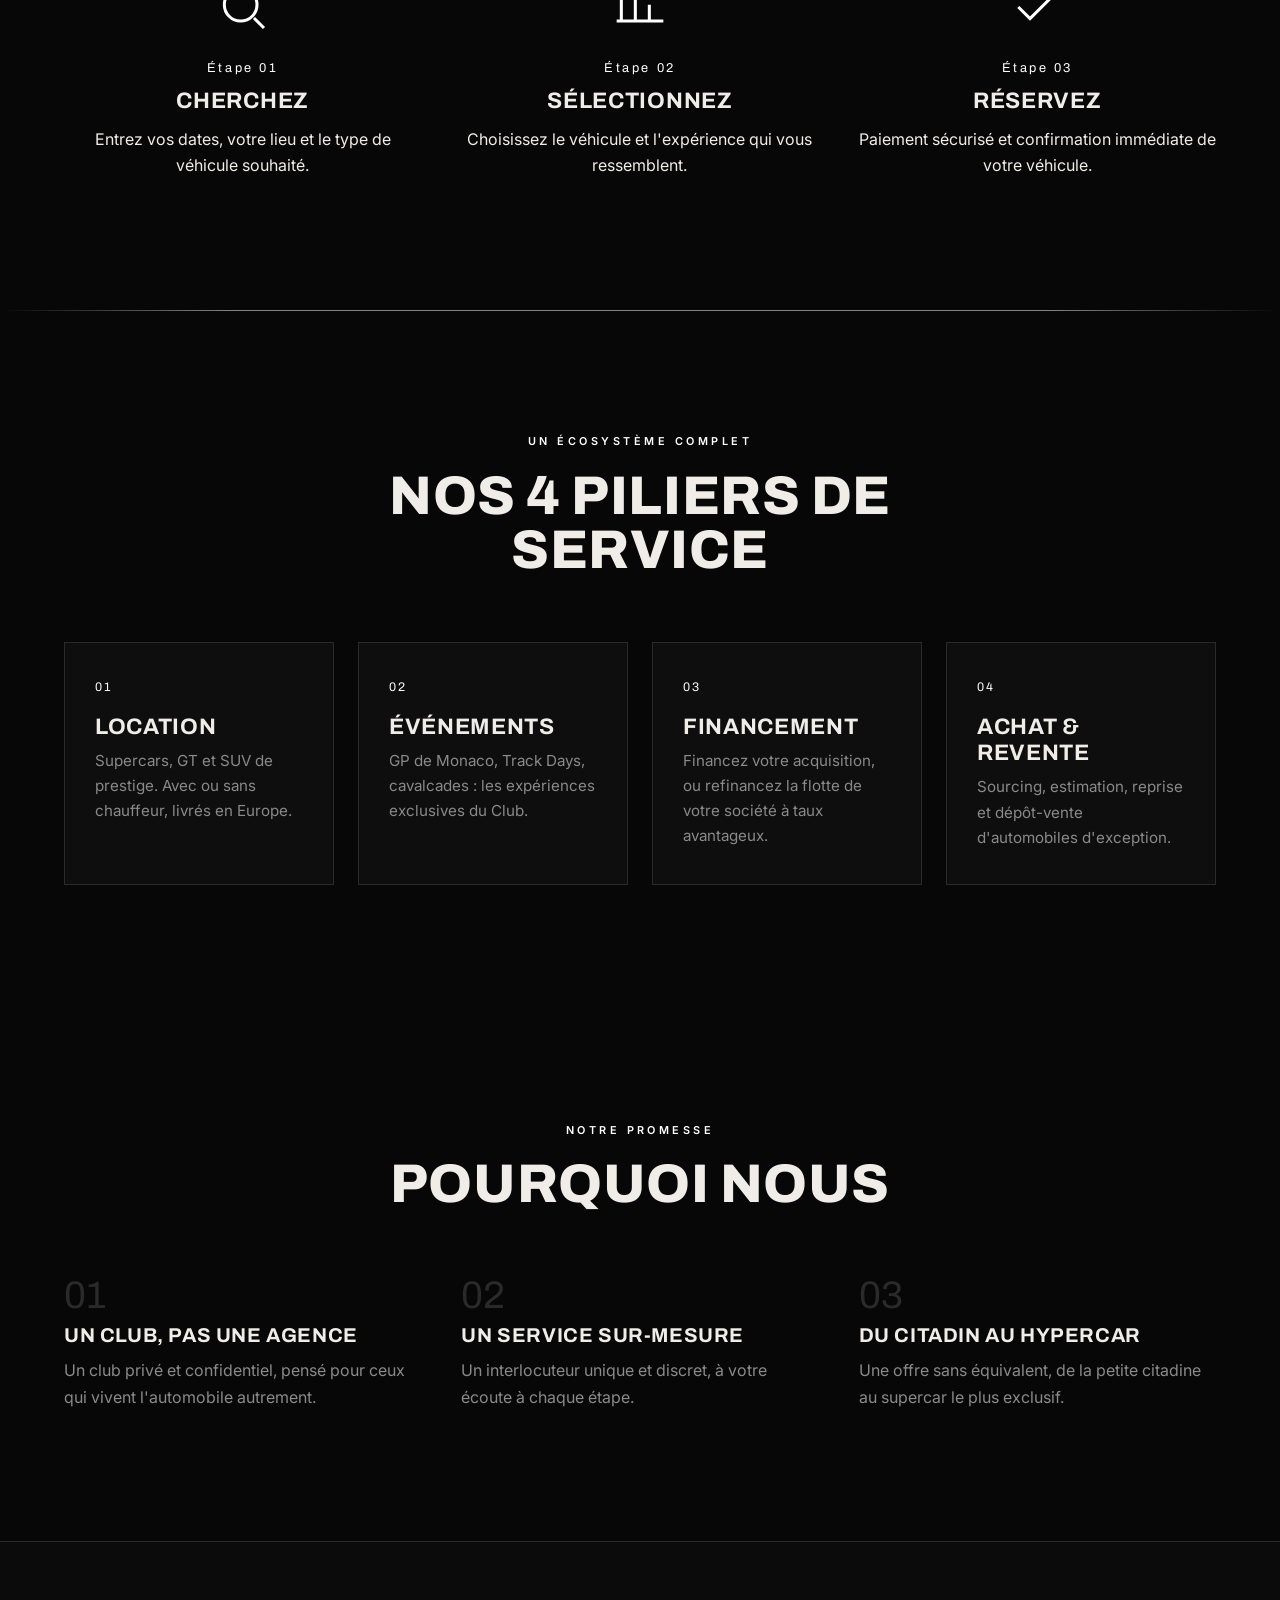
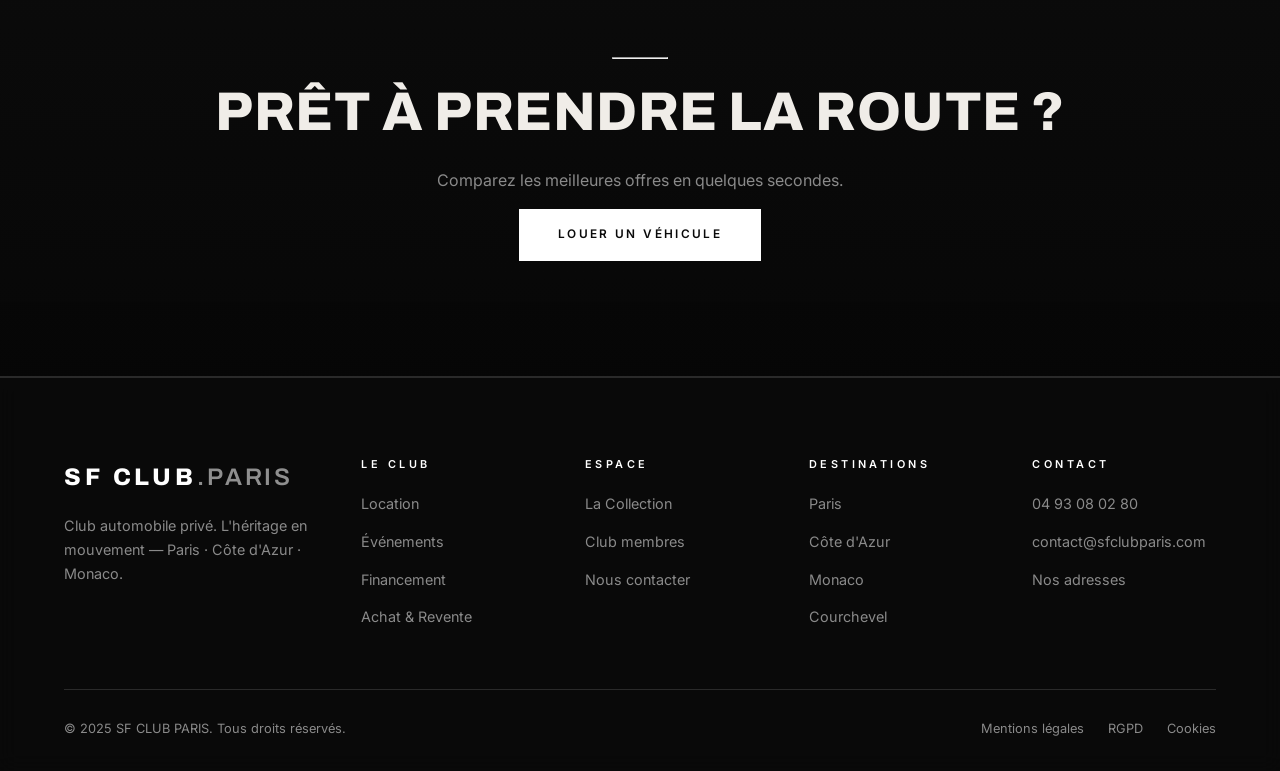
==== commit 03008da0: "Retrait total de 'cercle' (-> club) + responsive mobile (dimensions, boutons, titres) Co-Authored-By" ====
--- a/index.html
+++ b/index.html
@@ -234,7 +234,7 @@
           <div class="why__item reveal">
             <span class="why__num">01</span>
             <h3>Un club, pas une agence</h3>
-            <p class="muted">Un cercle privé et confidentiel, pensé pour ceux qui vivent l'automobile autrement.</p>
+            <p class="muted">Un club privé et confidentiel, pensé pour ceux qui vivent l'automobile autrement.</p>
           </div>
           <div class="why__item reveal" data-delay="1">
             <span class="why__num">02</span>
--- a/style.css
+++ b/style.css
@@ -1480,9 +1480,9 @@
 }
 .hero::before { background: radial-gradient(circle, rgba(255,255,255,.05), transparent 60%); }
 
-/* Vidéo d'entrée en niveaux de gris */
-.gate__media { filter: grayscale(1); }
-.gate.is-open .gate__media { filter: grayscale(1) brightness(.35); }
+/* Vidéo d'entrée — en couleur pour que la Ferrari ressorte bien */
+.gate__media { filter: none; }
+.gate.is-open .gate__media { filter: brightness(.35); }
 
 /* Logo : « .PARIS » en gris (comme le logo officiel) */
 .logo span,
@@ -1683,3 +1683,40 @@
 }
 .gallery figure:hover img { transform: scale(1.06); opacity: 1; }
 @media (max-width: 760px) { .gallery { grid-template-columns: repeat(2, 1fr); } }
+
+/* ============================================================
+   RESPONSIVE MOBILE — ajustement des dimensions
+   ============================================================ */
+@media (max-width: 600px) {
+  html, body { overflow-x: hidden; }
+  .container { padding: 0 18px; }
+
+  h1 { font-size: clamp(2.1rem, 11vw, 3rem); }
+  .hero h1 { font-size: clamp(2.3rem, 12vw, 3.4rem); line-height: 1.02; }
+  h2 { font-size: clamp(1.6rem, 7.5vw, 2.3rem); }
+  .hero__sub { font-size: 1rem; }
+
+  .gate__logo, .preloader__logo { font-size: clamp(2rem, 13vw, 3rem); }
+  .gate__content { padding: 0 22px; }
+
+  /* Boutons empilés, pleine largeur */
+  .btn-row { flex-direction: column; align-items: stretch; width: 100%; }
+  .btn-row .btn { width: 100%; }
+  .btn--lg { padding: 1.05em 1.6em; font-size: .72rem; }
+
+  /* Nav plus compacte */
+  .logo { font-size: 1.05rem; letter-spacing: .1em; }
+  .nav__inner { gap: 10px; }
+
+  /* Éviter les débordements de longs noms */
+  .car h3, .collection__title, .renter h3, .gate__logo { overflow-wrap: anywhere; }
+
+  /* Sections un peu plus serrées */
+  .section { padding: clamp(46px, 12vw, 72px) 0; }
+  .stat__num { font-size: clamp(2rem, 9vw, 2.6rem); }
+}
+
+@media (max-width: 400px) {
+  .hero h1 { font-size: 2.05rem; }
+  h1 { font-size: 1.9rem; }
+}
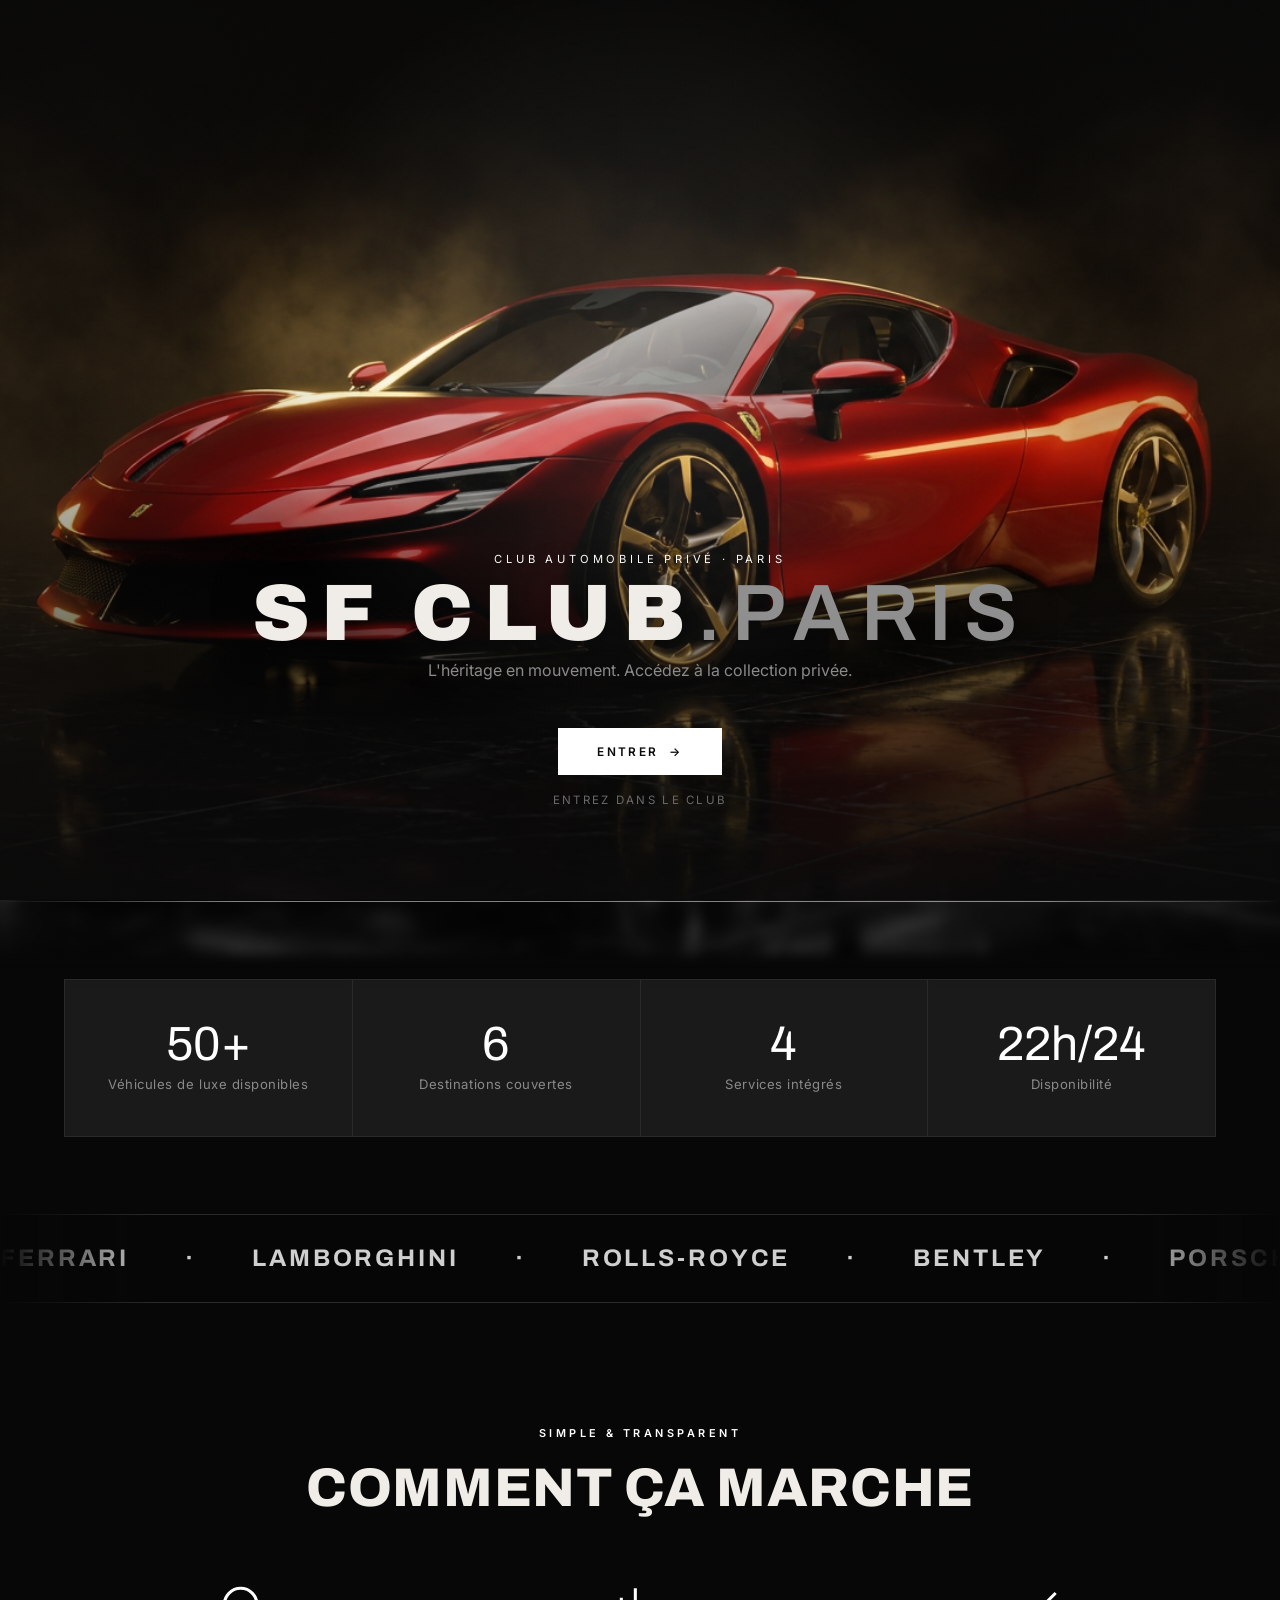
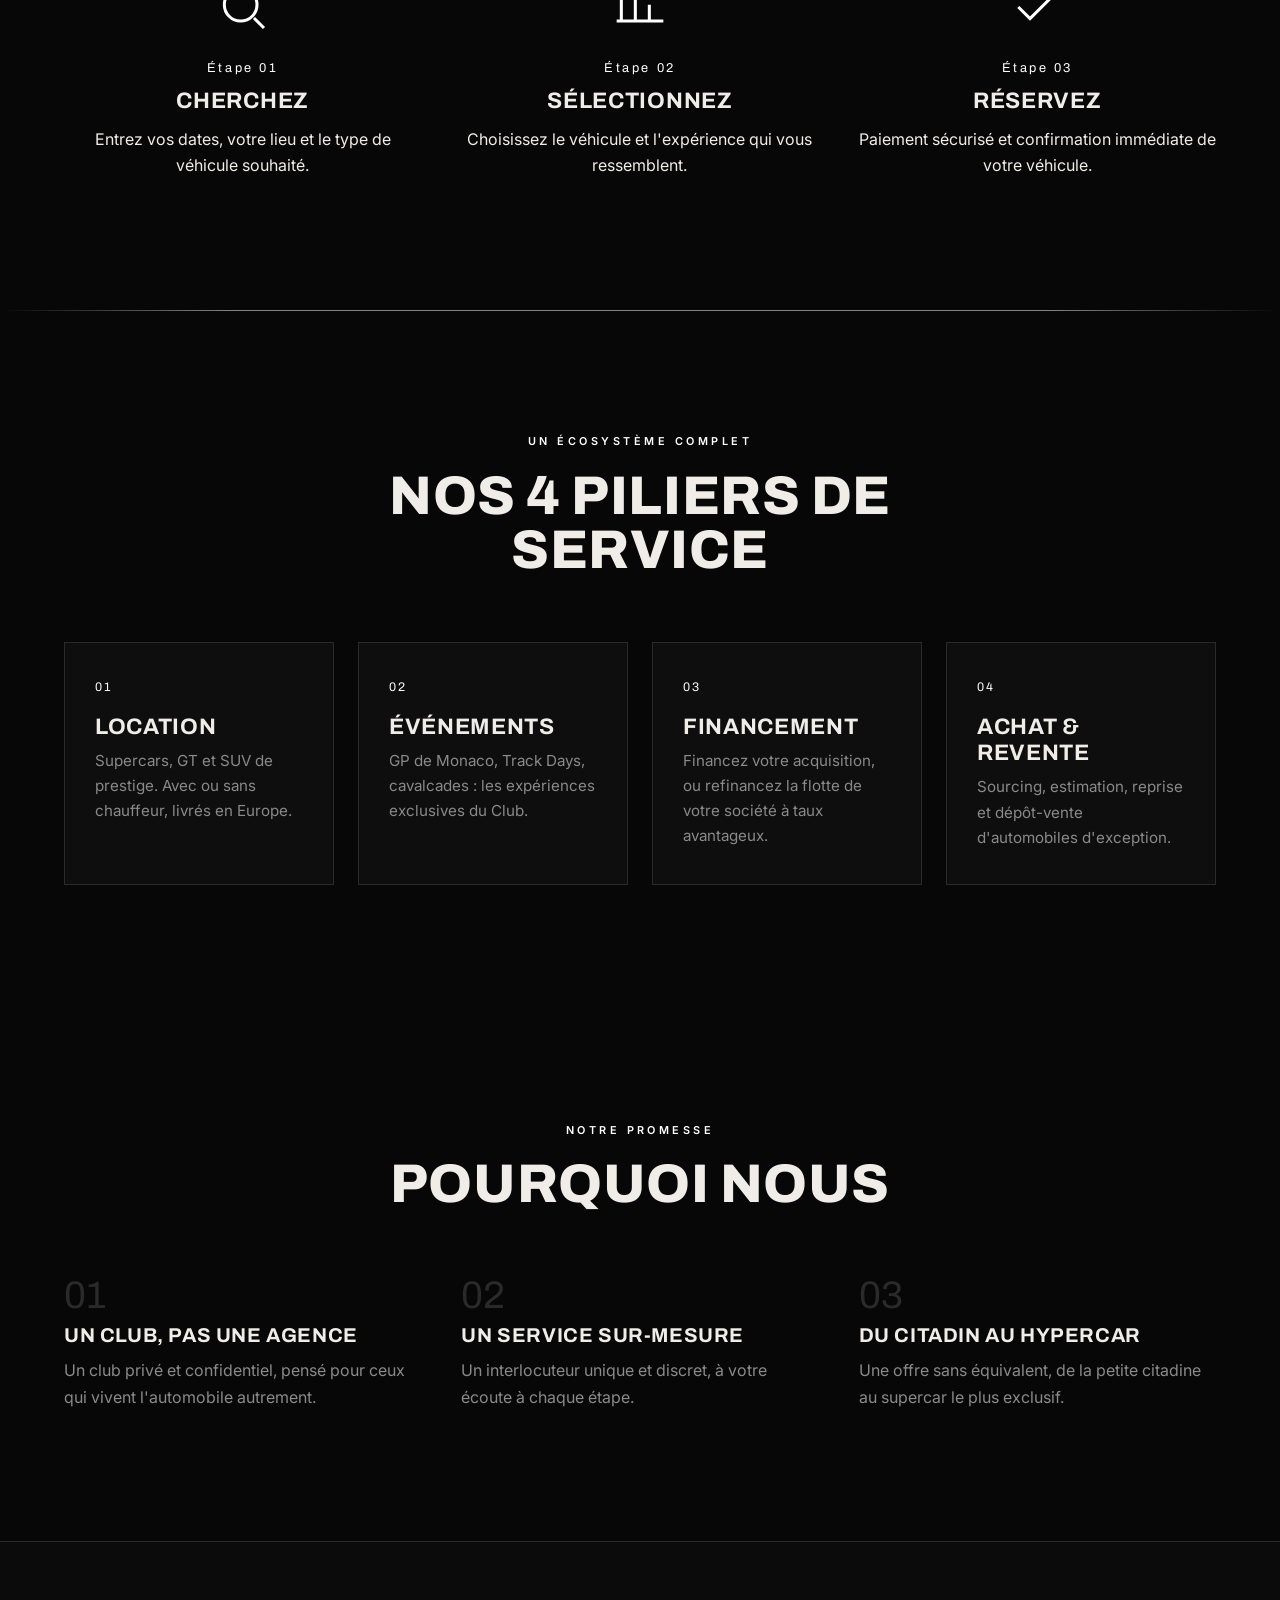
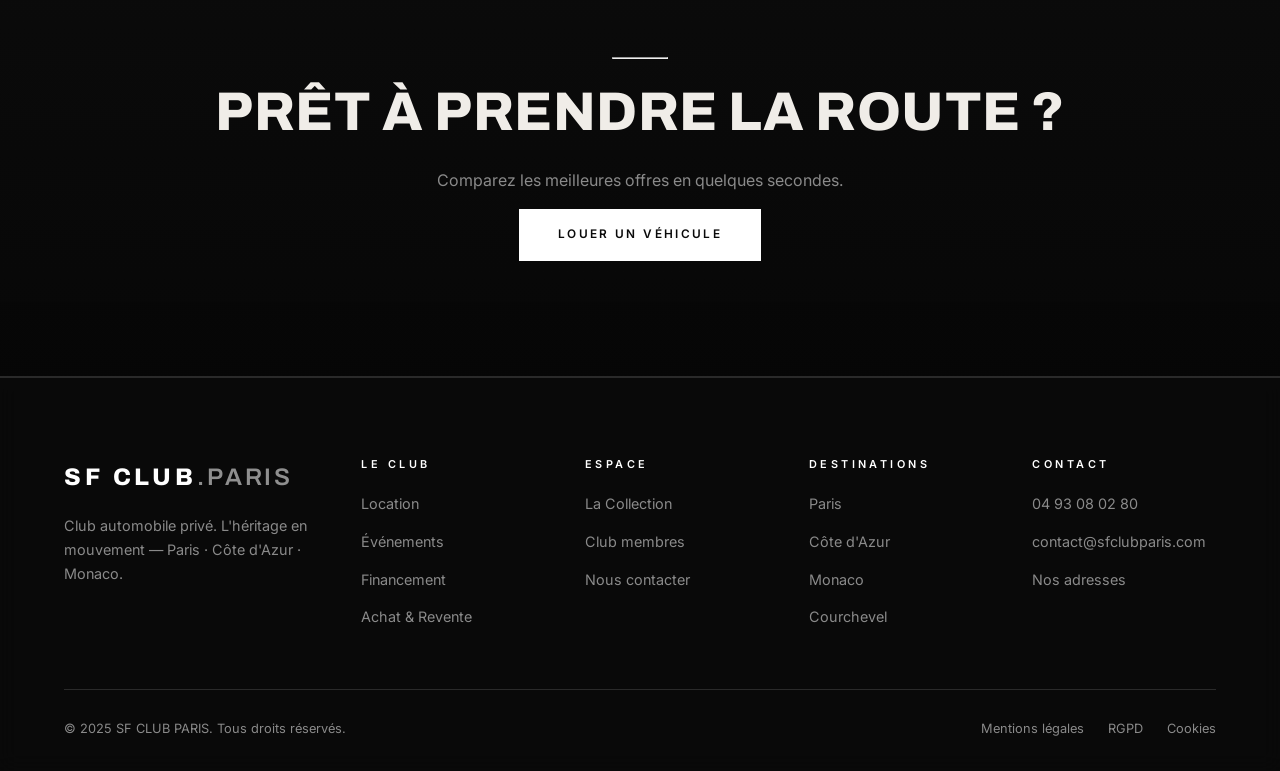
==== commit ac2b896f: "Recherche modele (location -> collection) + bouton Club a droite de Reserver + nav mobile robuste Co" ====
--- a/index.html
+++ b/index.html
@@ -115,11 +115,10 @@
           <li><a href="evenements.html">Événements</a></li>
           <li><a href="financement.html">Financement</a></li>
           <li><a href="achat-revente.html">Achat &amp; Revente</a></li>
-          <li><a href="club.html">Club</a></li>
           <li><a href="contact.html">Contact</a></li>
         </ul>
       </nav>
-      <a href="location.html" class="btn btn--solid nav__cta">Réserver</a>
+      <div class="nav__actions"><a href="location.html" class="btn btn--solid nav__cta">Réserver</a><a href="club.html" class="btn btn--solid nav__cta nav__cta--club">Club</a></div>
       <button class="nav__toggle" aria-label="Menu" aria-expanded="false"><span></span></button>
     </div>
   </header>
--- a/style.css
+++ b/style.css
@@ -227,6 +227,7 @@
 .nav__menu a.is-active::after { width: 100%; }
 
 .nav__cta { flex-shrink: 0; }
+.nav__actions { display: flex; align-items: center; gap: 12px; flex-shrink: 0; }
 
 .nav__toggle {
   display: none;
@@ -907,20 +908,19 @@
   :root { --gutter: 18px; }
 
   .nav__menu,
-  .nav__cta { display: none; }
+  .nav__actions { display: none; }
   .nav__toggle { display: block; }
 
+  .nav.is-open .nav__inner { flex-wrap: wrap; height: auto; padding-bottom: 16px; }
+  .nav.is-open nav { width: 100%; order: 3; }
   .nav.is-open .nav__menu {
     display: flex;
-    position: absolute;
-    top: var(--nav-h);
-    left: 0; right: 0;
     flex-direction: column;
-    align-items: flex-start;
+    align-items: stretch;
     gap: 0;
-    background: var(--bg);
-    border-bottom: 1px solid var(--border);
-    padding: 8px var(--gutter) 20px;
+    width: 100%;
+    margin-top: 12px;
+    border-top: 1px solid var(--border);
   }
   .nav.is-open .nav__menu a {
     padding: 14px 0;
@@ -928,11 +928,16 @@
     border-bottom: 1px solid var(--border);
     color: var(--text);
   }
-  .nav.is-open .nav__cta {
-    display: block;
-    position: absolute;
-    top: calc(var(--nav-h) + 100%);
+  .nav.is-open .nav__actions {
+    display: flex;
+    flex-direction: column;
+    align-items: stretch;
+    gap: 10px;
+    width: 100%;
+    order: 4;
+    margin-top: 14px;
   }
+  .nav.is-open .nav__actions .btn { width: 100%; }
 
   .steps,
   .grid--3,
